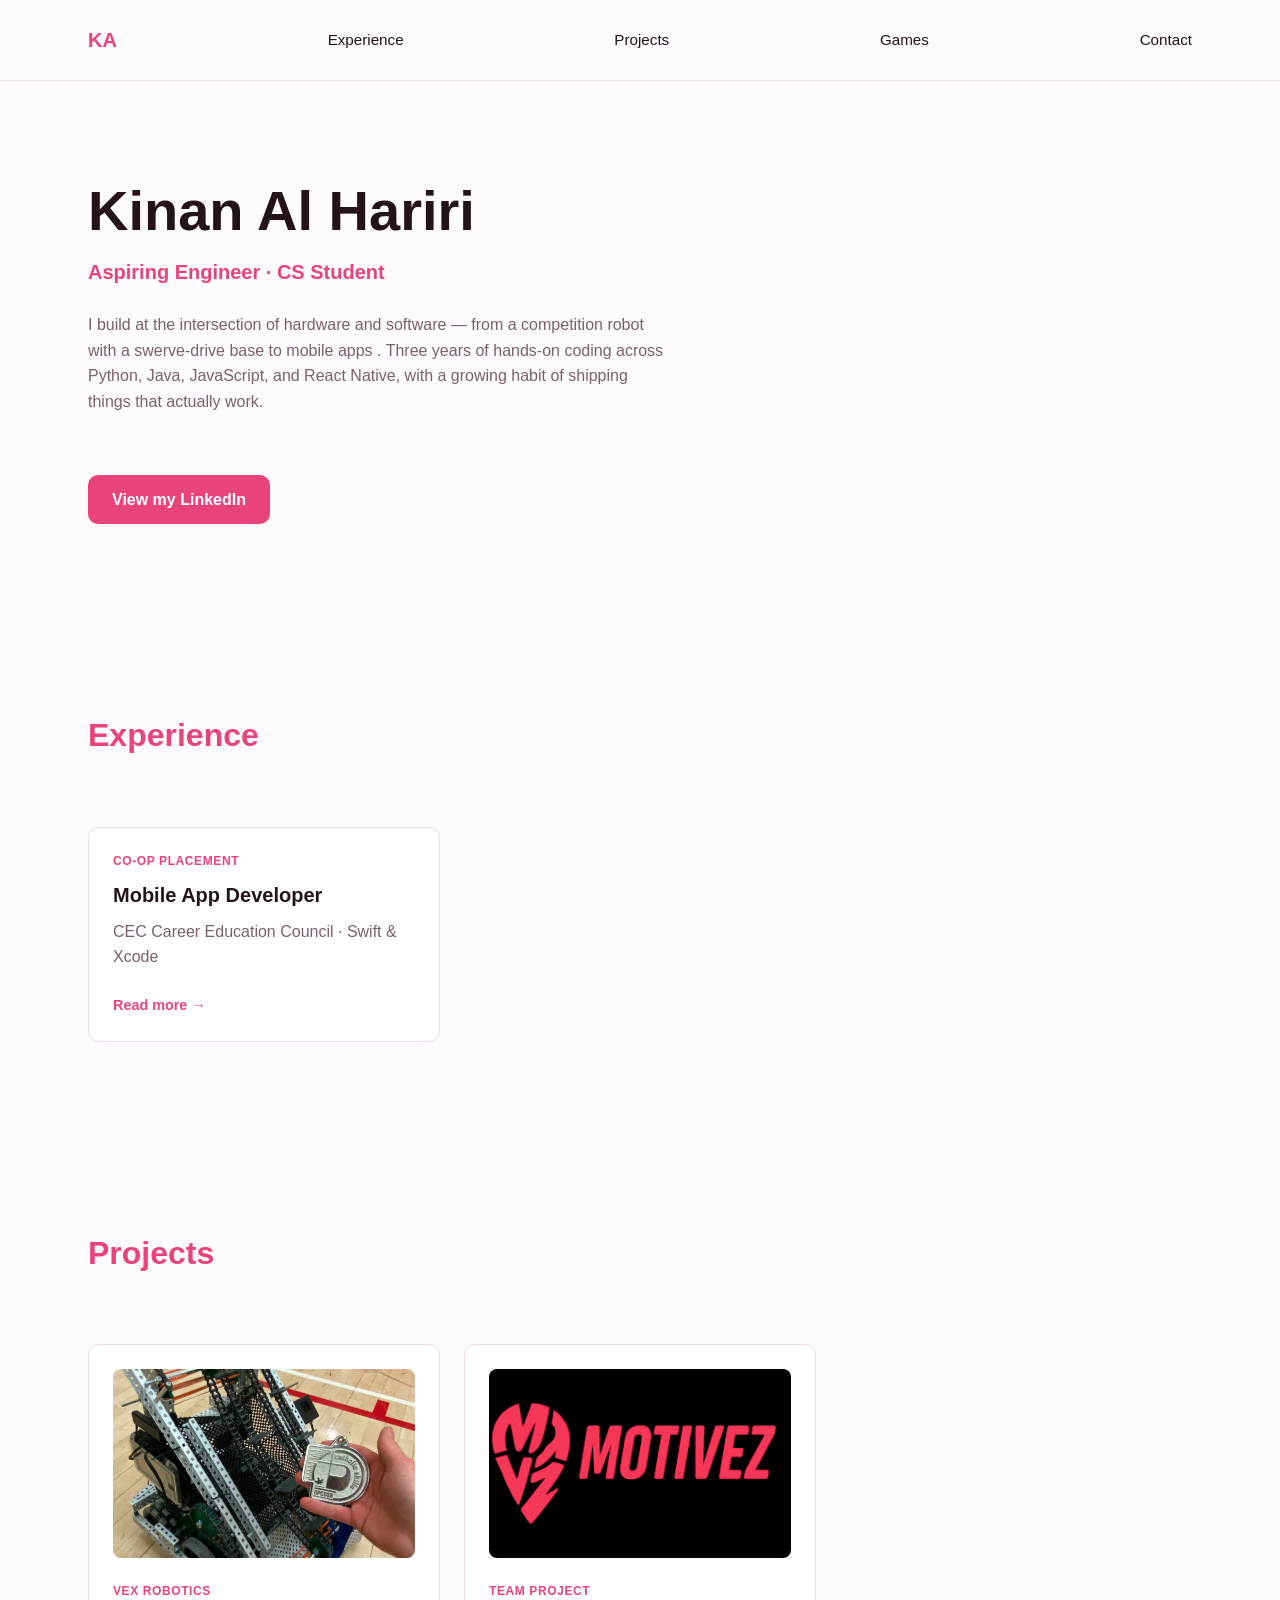
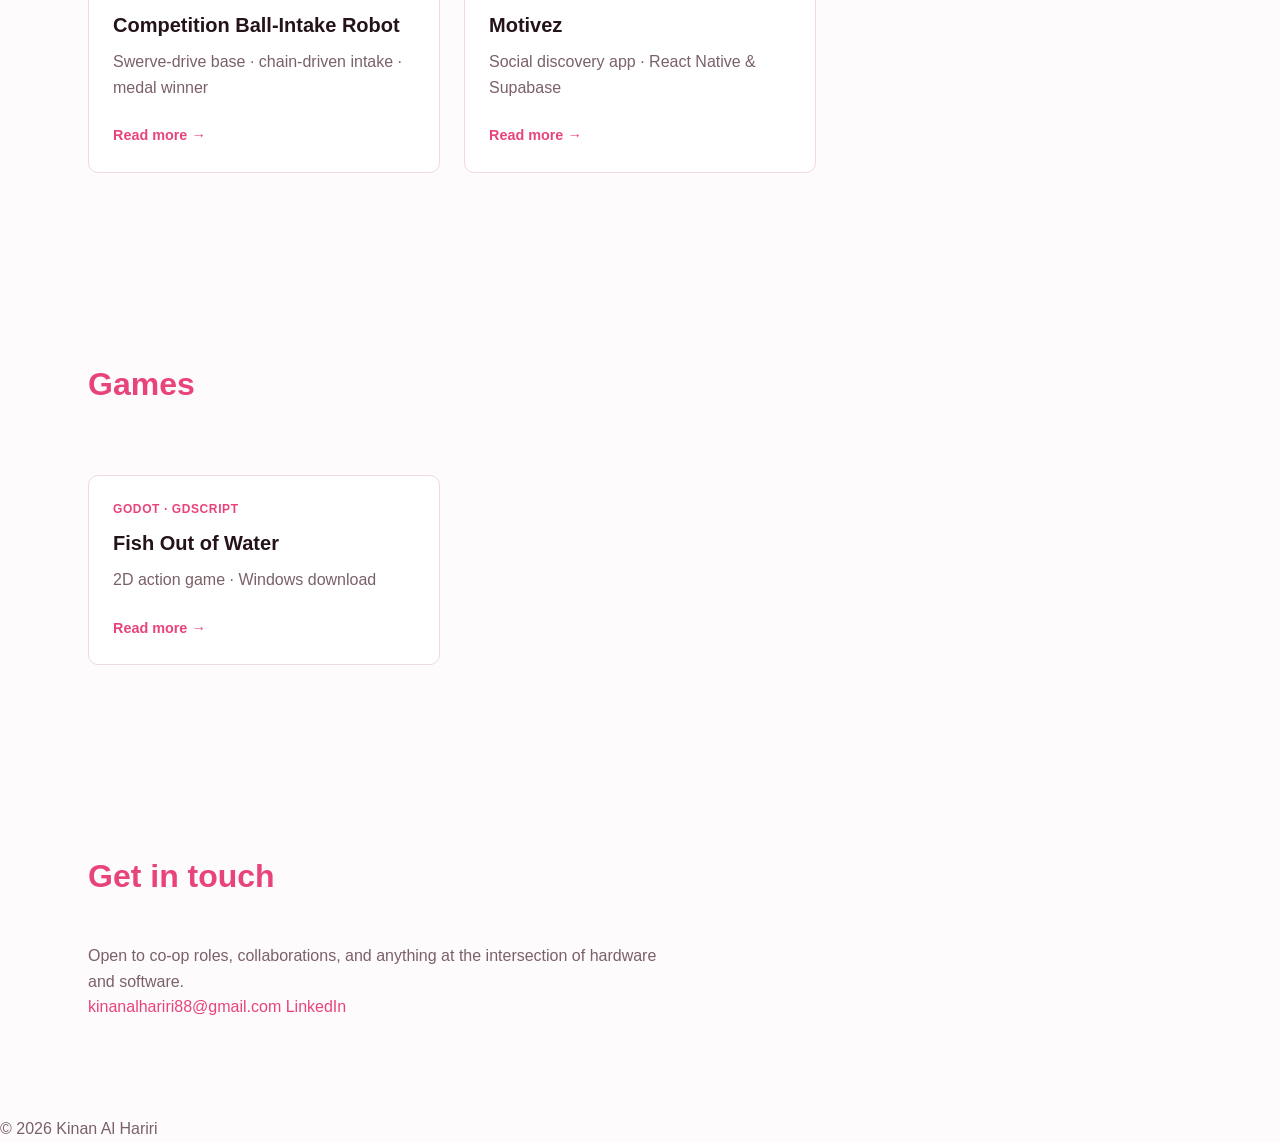
==== index.html @ f440bc97 "Clean up code comments" ====
<!DOCTYPE html>
<html lang="en">

<head>
  <meta charset="UTF-8">
  <meta name="viewport" content="width=device-width, initial-scale=1.0">
  <title>Kinan Al Hariri — Aspiring Engineer & CS Student </title>
  <meta name="description" content="Portfolio of Kinan Al Hariri — aspiring engineer and CS student. Robotics, app development, and game projects.">
  <link rel="stylesheet" href="style.css">
</head>

<body>

  <!-- Nav bar -->
  <header>
    <nav>
      <a href="#top">KA</a>
      <a href="#experience">Experience</a>
      <a href="#projects">Projects</a>
      <a href="#games">Games</a>
      <a href="#contact">Contact</a>
    </nav>
  </header>

  <main id="top">

    <!-- Hero -->
    <section id="hero">
      <h1>Kinan Al Hariri</h1>
      <p>Aspiring Engineer · CS Student</p>

      <p>
        I build at the intersection of hardware and software — from a
        competition robot with a swerve-drive base to mobile apps
        . Three years of hands-on coding across Python, Java,
        JavaScript, and React Native, with a growing habit of shipping
        things that actually work.
      </p>

      <a href="https://www.linkedin.com/in/kinan-alhariri-09b240375/"
         target="_blank"
         rel="noopener">
        View my LinkedIn
      </a>
    </section>

    <!-- Experience: teaser card, links to pages/experience.html -->
    <section id="experience">
      <h2>Experience</h2>

      <a href="pages/experience.html" class="card-link">
        <article>
          <p class="card-eyebrow">Co-op Placement</p>
          <h3>Mobile App Developer</h3>
          <p>CEC Career Education Council &middot; Swift &amp; Xcode</p>
          <span class="card-more">Read more &rarr;</span>
        </article>
      </a>
    </section>

    <!-- Projects: teaser cards, each links to its own detail page -->
    <section id="projects">
      <h2>Projects</h2>

      <a href="pages/robot.html" class="card-link">
        <article>
          <img src="images/robot.jpg" alt="VEX competition robot with a swerve-drive base and chain-driven ball intake, held next to a Catholic Skills medal">
          <p class="card-eyebrow">VEX Robotics</p>
          <h3>Competition Ball-Intake Robot</h3>
          <p>Swerve-drive base &middot; chain-driven intake &middot; medal winner</p>
          <span class="card-more">Read more &rarr;</span>
        </article>
      </a>

      <a href="pages/motivez.html" class="card-link">
        <article>
          <img src="images/motivez.png" alt="Motivez logo">
          <p class="card-eyebrow">Team Project</p>
          <h3>Motivez</h3>
          <p>Social discovery app &middot; React Native &amp; Supabase</p>
          <span class="card-more">Read more &rarr;</span>
        </article>
      </a>

      <!-- Copy an entire <a class="card-link">...</a> block to add another project. -->
    </section>

    <!-- Games -->
    <section id="games">
      <h2>Games</h2>

      <a href="pages/fish-out-of-water.html" class="card-link">
        <article>
          <p class="card-eyebrow">Godot &middot; GDScript</p>
          <h3>Fish Out of Water</h3>
          <p>2D action game &middot; Windows download</p>
          <span class="card-more">Read more &rarr;</span>
        </article>
      </a>
    </section>

    <!-- Contact -->
    <section id="contact">
      <h2>Get in touch</h2>
      <p>Open to co-op roles, collaborations, and anything at the intersection of hardware and software.</p>
      <a href="mailto:kinanalhariri88@gmail.com">kinanalhariri88@gmail.com</a>
      <a href="https://www.linkedin.com/in/kinan-alhariri-09b240375/" target="_blank" rel="noopener">LinkedIn</a>
    </section>

  </main>

  <footer>
    <p>&copy; 2026 Kinan Al Hariri</p>
  </footer>

  <script src="script.js"></script>
</body>

</html>
---- style.css ----
/* ============================================================
   VARIABLES — the site's palette and scale, defined once here.
   Change a value in this block and it updates everywhere it's
   used via var(--name).
   ============================================================ */
:root {
  --bg: #fefbfc;            /* page background */
  --bg-card: #ffffff;       /* card background */
  --border: #f0d9e0;        /* borders */
  --text: #24141a;          /* main text */
  --text-dim: #7a6167;      /* secondary text */
  --accent: #e8447a;        /* pink accent — links, buttons, headings */
  --accent-dim: #fdeaf1;    /* pale pink fill behind accent elements */
  --on-accent: #ffffff;     /* text color for anything sitting on an accent fill */
  --warn: #d97706;          /* amber, used for "pending" states */

  --space-sm: 0.75rem;
  --space-md: 1.5rem;
  --space-lg: 3rem;
  --space-xl: 6rem;

  --radius: 10px;
}

/* Reset browser default spacing, and make padding/border count
   toward an element's width instead of adding to it. */
* {
  margin: 0;
  padding: 0;
  box-sizing: border-box;
}

/* Base page styles */
body {
  background-color: var(--bg);
  color: var(--text);
  font-family: -apple-system, "Segoe UI", Roboto, sans-serif;
  line-height: 1.6;
}

h1, h2, h3 {
  font-weight: 700;
  line-height: 1.2;
  color: var(--text);
}

p {
  color: var(--text-dim);
  max-width: 65ch;   /* caps line length for readability */
}

a {
  color: var(--accent);
  text-decoration: none;
}

img {
  max-width: 100%;
  display: block;
}

/* ============================================================
   NAV BAR
   ============================================================ */
header {
  position: sticky;
  top: 0;
  z-index: 100;
  background-color: var(--bg);
  border-bottom: 1px solid var(--border);
}

nav {
  display: flex;
  align-items: center;
  justify-content: space-between;
  padding: var(--space-md) var(--space-lg);
  max-width: 1200px;
  margin: 0 auto;
}

nav a {
  color: var(--text);
  margin-left: var(--space-md);
  font-size: 0.95rem;
  font-weight: 500;
  transition: color 0.15s ease;
}

nav a:hover {
  color: var(--accent);
}

/* the logo/initials link — bigger, stays on the far left */
nav a:first-child {
  margin-left: 0;
  font-size: 1.25rem;
  font-weight: 700;
  color: var(--accent);
}

/* ============================================================
   SECTIONS
   ============================================================ */
section {
  max-width: 1200px;
  margin: 0 auto;
  padding: var(--space-xl) var(--space-lg);
  scroll-margin-top: 80px;   /* offsets the sticky nav when jumping via anchor link */
}

section h2 {
  font-size: 2rem;
  margin-bottom: var(--space-lg);
  color: var(--accent);
}

/* Hero */
#hero {
  padding-top: var(--space-xl);
  padding-bottom: var(--space-xl);
}

#hero h1 {
  font-size: 3.5rem;
  margin-bottom: var(--space-sm);
}

#hero > p:first-of-type {
  color: var(--accent);
  font-size: 1.25rem;
  font-weight: 600;
  margin-bottom: var(--space-md);
}

#hero > p:nth-of-type(2) {
  margin-bottom: var(--space-lg);
}

/* Button-style links (LinkedIn, project/game cards) */
#hero > a,
article > a {
  display: inline-block;
  background-color: var(--accent);
  color: var(--on-accent);
  font-weight: 600;
  padding: 0.75rem 1.5rem;
  border-radius: var(--radius);
  margin-top: var(--space-sm);
  transition: opacity 0.15s ease;
}

#hero > a:hover,
article > a:hover {
  opacity: 0.85;
}

/* ============================================================
   CARD GRID (Experience / Projects / Games)
   ============================================================ */
#experience,
#projects,
#games {
  display: grid;
  grid-template-columns: repeat(auto-fit, minmax(280px, 1fr));
  gap: var(--space-md);
}

#experience h2,
#projects h2,
#games h2 {
  grid-column: 1 / -1;   /* section heading spans the full grid width */
}

/* individual card */
article {
  background-color: var(--bg-card);
  border: 1px solid var(--border);
  border-radius: var(--radius);
  padding: var(--space-md);
  display: flex;
  flex-direction: column;
  transition: transform 0.15s ease, border-color 0.15s ease;
}

article img {
  border-radius: calc(var(--radius) - 2px);
  margin-bottom: var(--space-md);
  aspect-ratio: 16 / 10;   /* keeps card images a consistent size regardless of source dimensions */
  object-fit: cover;
}

article h3 {
  font-size: 1.25rem;
  margin-bottom: var(--space-sm);
}

article p {
  margin-bottom: var(--space-md);
  flex-grow: 1;   /* pushes the button/link to the bottom of the card */
}

/* ============================================================
   RESPONSIVE — phone-sized screens
   ============================================================ */
@media (max-width: 640px) {
  #hero h1 {
    font-size: 2.25rem;
  }

  section {
    padding: var(--space-lg) var(--space-md);
  }

  nav {
    padding: var(--space-sm) var(--space-md);
    flex-wrap: wrap;
    row-gap: var(--space-sm);
  }

  nav a {
    margin-left: var(--space-sm);
    font-size: 0.85rem;
  }
}

html {
  scroll-behavior: smooth;   /* animates jumps to anchor links instead of an instant cut */
}

/* ============================================================
   CLICKABLE CARDS & DETAIL PAGES
   ============================================================ */

/* the whole card is wrapped in <a class="card-link"> */
.card-link {
  display: block;
  color: inherit;
}

.card-link:hover article {
  transform: translateY(-4px);
  border-color: var(--accent);
}

/* small label above a card's title, e.g. "VEX Robotics" */
.card-eyebrow {
  color: var(--accent);
  font-size: 0.75rem;
  font-weight: 700;
  letter-spacing: 0.05em;
  text-transform: uppercase;
  margin-bottom: var(--space-sm);
}

.card-more {
  color: var(--accent);
  font-weight: 600;
  font-size: 0.9rem;
  margin-top: auto;   /* pins this to the bottom of the card */
}

/* layout shared by experience.html, robot.html, motivez.html, fish-out-of-water.html */
.detail-page {
  max-width: 760px;
  margin: 0 auto;
  padding: var(--space-xl) var(--space-lg);
}

.back-link {
  display: inline-block;
  color: var(--text-dim);
  font-size: 0.9rem;
  margin-bottom: var(--space-lg);
}

.back-link:hover {
  color: var(--accent);
}

.eyebrow {
  color: var(--accent);
  font-size: 0.85rem;
  font-weight: 700;
  letter-spacing: 0.05em;
  text-transform: uppercase;
  margin-bottom: var(--space-sm);
}

.detail-page h1 {
  font-size: 2.5rem;
  margin-bottom: var(--space-sm);
}

.detail-subtitle {
  font-size: 1.1rem;
  margin-bottom: var(--space-md);
}

/* row of small pill-shaped tags, e.g. "Swift", "Xcode" */
.detail-tags {
  display: flex;
  flex-wrap: wrap;
  gap: var(--space-sm);
  margin-bottom: var(--space-lg);
}

.tag {
  background-color: var(--accent-dim);
  color: var(--accent);
  font-size: 0.8rem;
  font-weight: 600;
  padding: 0.35rem 0.85rem;
  border-radius: 999px;
}

.detail-gallery {
  margin-bottom: var(--space-lg);
}

.detail-gallery img {
  border-radius: var(--radius);
  border: 1px solid var(--border);
}

.detail-block {
  margin-bottom: var(--space-lg);
  padding: 0;
}

.detail-block h2 {
  font-size: 1.4rem;
  margin-bottom: var(--space-sm);
  color: var(--text);
}

.detail-list {
  list-style: none;   /* replaced with a custom pink dot below */
}

.detail-list li {
  position: relative;
  padding-left: var(--space-md);
  margin-bottom: var(--space-sm);
  color: var(--text-dim);
}

.detail-list li::before {
  content: "";
  position: absolute;
  left: 0;
  top: 0.6em;
  width: 6px;
  height: 6px;
  border-radius: 50%;
  background-color: var(--accent);
}

.detail-cta {
  display: inline-block;
  background-color: var(--accent);
  color: var(--on-accent);
  font-weight: 600;
  padding: 0.85rem 1.75rem;
  border-radius: var(--radius);
  transition: opacity 0.15s ease;
}

.detail-cta:hover {
  opacity: 0.85;
}
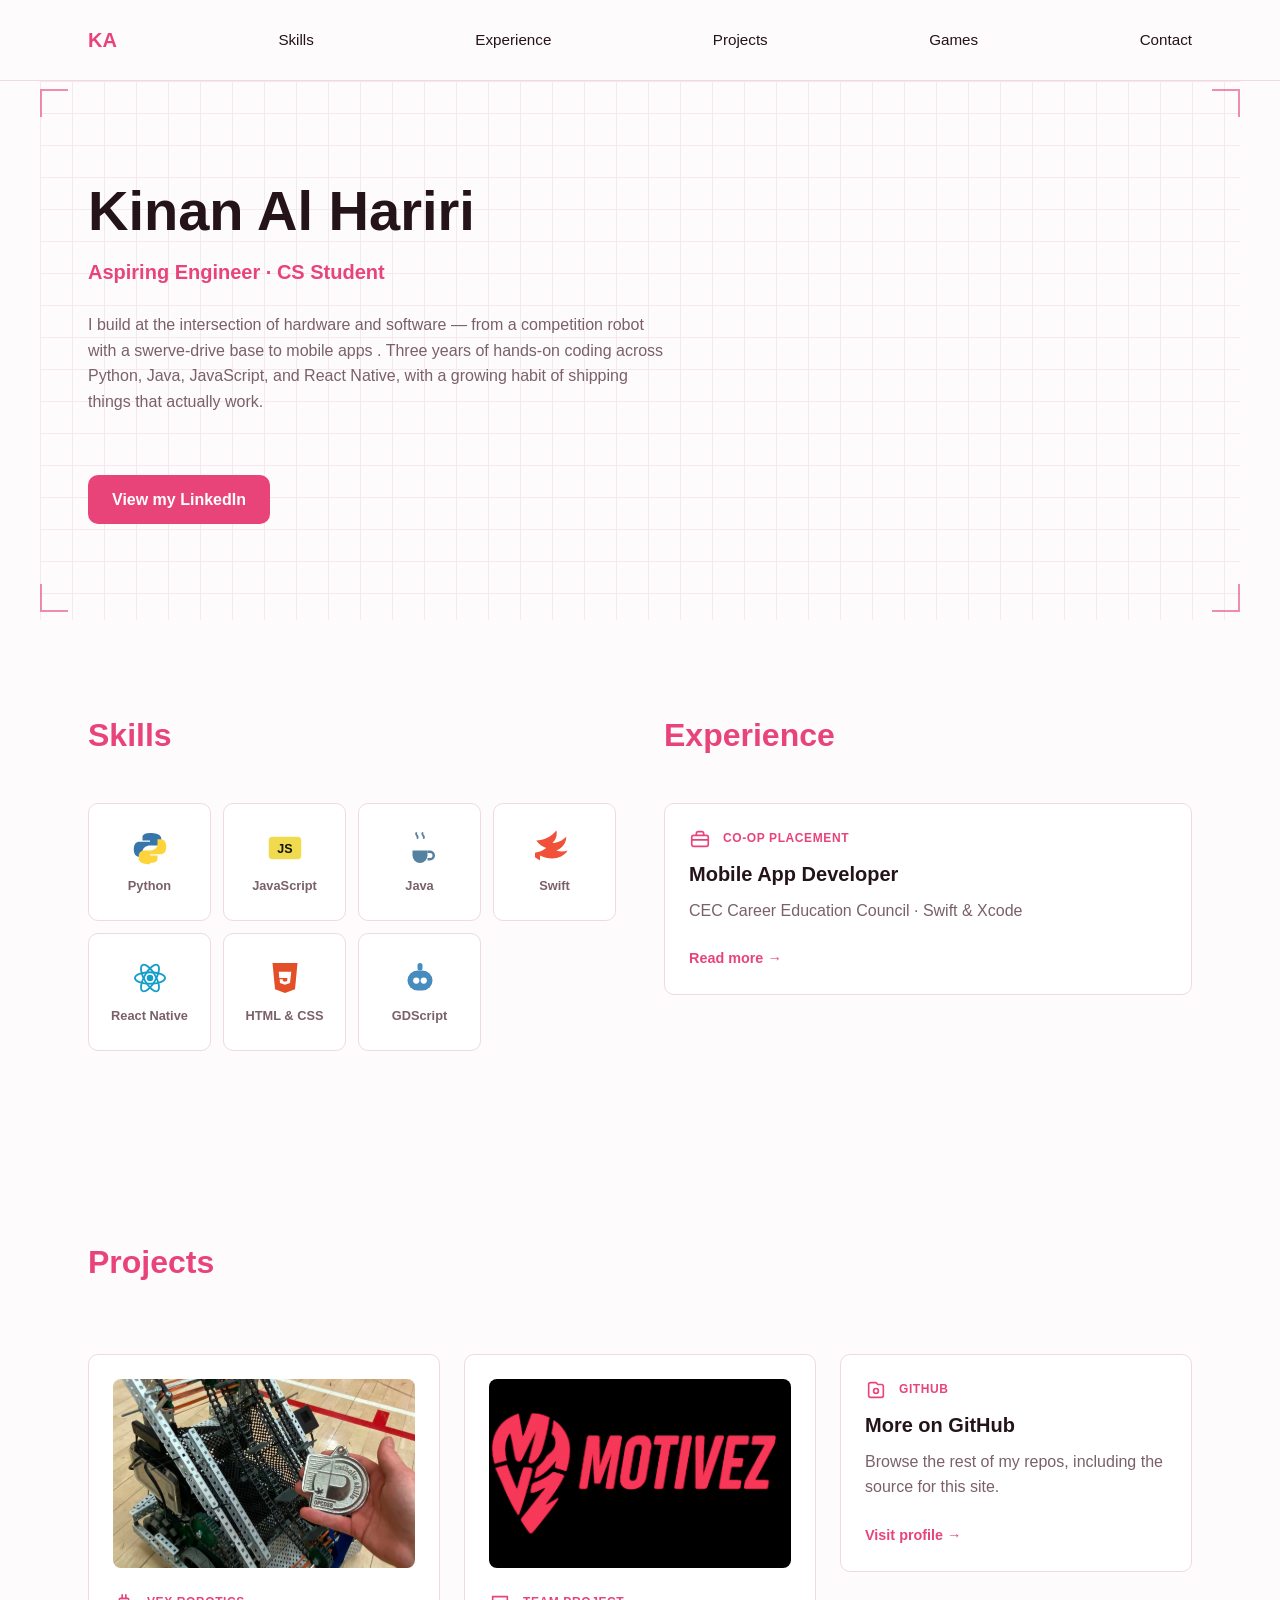
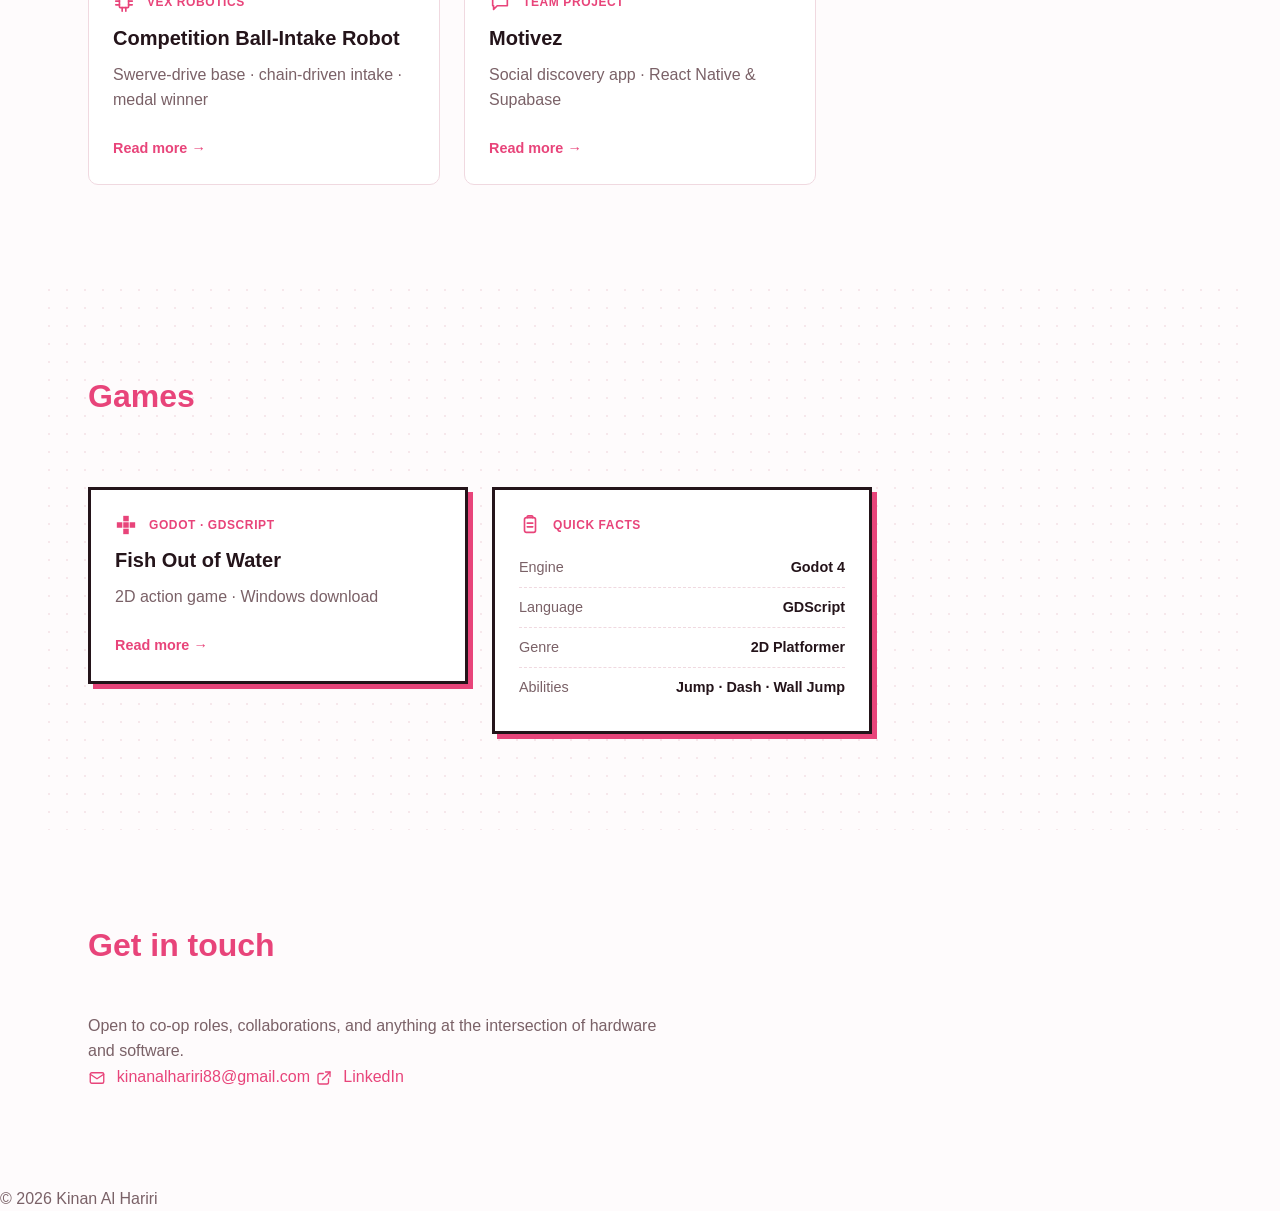
==== commit 41f38209: "Add skills section, GitHub card, and games quick facts panel" ====
--- a/index.html
+++ b/index.html
@@ -15,6 +15,7 @@
   <header>
     <nav>
       <a href="#top">KA</a>
+      <a href="#skills">Skills</a>
       <a href="#experience">Experience</a>
       <a href="#projects">Projects</a>
       <a href="#games">Games</a>
@@ -24,8 +25,13 @@
 
   <main id="top">
 
-    <!-- Hero -->
+    <!-- Hero: blueprint-style corner brackets + grid are pure decoration (aria-hidden) -->
     <section id="hero">
+      <span class="blueprint-corner corner-tl" aria-hidden="true"></span>
+      <span class="blueprint-corner corner-tr" aria-hidden="true"></span>
+      <span class="blueprint-corner corner-bl" aria-hidden="true"></span>
+      <span class="blueprint-corner corner-br" aria-hidden="true"></span>
+
       <h1>Kinan Al Hariri</h1>
       <p>Aspiring Engineer · CS Student</p>
 
@@ -44,28 +50,132 @@
       </a>
     </section>
 
-    <!-- Experience: teaser card, links to pages/experience.html -->
-    <section id="experience">
-      <h2>Experience</h2>
-
-      <a href="pages/experience.html" class="card-link">
-        <article>
-          <p class="card-eyebrow">Co-op Placement</p>
-          <h3>Mobile App Developer</h3>
-          <p>CEC Career Education Council &middot; Swift &amp; Xcode</p>
-          <span class="card-more">Read more &rarr;</span>
-        </article>
-      </a>
+    <!-- Skills + Experience share one row so neither leaves empty
+         space beside a single card. -->
+    <section class="split-row reveal">
+
+      <div id="skills" class="split-col">
+        <h2>Skills</h2>
+        <div class="skills-grid">
+          <div class="skill-tile" style="--tile-color:#3776AB">
+            <span class="skill-mark" aria-hidden="true">
+              <svg viewBox="0 0 32 32">
+                <path d="M16 4c-6 0-6 3-6 3v3h6v1H7s-4 0-4 6 4 6 4 6h3v-4c0-3 3-5 6-5h5c2 0 4-2 4-4V8s0-4-9-4z" fill="#3776AB"/>
+                <path d="M16 28c6 0 6-3 6-3v-3h-6v-1h9s4 0 4-6-4-6-4-6h-3v4c0 3-3 5-6 5h-5c-2 0-4 2-4 4v3s0 4 9 4z" fill="#FFD43B"/>
+              </svg>
+            </span>
+            <span class="skill-name">Python</span>
+          </div>
+          <div class="skill-tile" style="--tile-color:#F0B90B">
+            <span class="skill-mark" aria-hidden="true">
+              <svg viewBox="0 0 32 32">
+                <rect x="3" y="7" width="26" height="18" rx="3" fill="#F0DB4F"/>
+                <text x="16" y="20" font-size="10" font-weight="700" text-anchor="middle" fill="#111">JS</text>
+              </svg>
+            </span>
+            <span class="skill-name">JavaScript</span>
+          </div>
+          <div class="skill-tile" style="--tile-color:#5382A1">
+            <span class="skill-mark" aria-hidden="true">
+              <svg viewBox="0 0 32 32">
+                <path d="M10 18h12v4a6 6 0 0 1-6 6 6 6 0 0 1-6-6v-4z" fill="#5382A1"/>
+                <path d="M22 19h2a3 3 0 0 1 0 6h-2" fill="none" stroke="#5382A1" stroke-width="2"/>
+                <path d="M13 4c-1 2 2 2 1 4M18 4c-1 2 2 2 1 4" stroke="#5382A1" stroke-width="1.5" fill="none" stroke-linecap="round"/>
+              </svg>
+            </span>
+            <span class="skill-name">Java</span>
+          </div>
+          <div class="skill-tile" style="--tile-color:#F05138">
+            <span class="skill-mark" aria-hidden="true">
+              <svg viewBox="0 0 32 32">
+                <path d="M4 22c8 4 18 3 22-4-3 1-6 1-9 0 5-2 8-6 8-11-3 3-7 5-11 5 3-3 4-7 3-10-4 5-10 8-16 8 2 3 5 5 8 6-4 3-8 4-13 4 3 3 6 5 8 6z" fill="#F05138"/>
+              </svg>
+            </span>
+            <span class="skill-name">Swift</span>
+          </div>
+          <div class="skill-tile" style="--tile-color:#149ECA">
+            <span class="skill-mark" aria-hidden="true">
+              <svg viewBox="0 0 32 32">
+                <circle cx="16" cy="16" r="2.6" fill="#149ECA"/>
+                <g fill="none" stroke="#149ECA" stroke-width="1.5">
+                  <ellipse cx="16" cy="16" rx="12" ry="4.6"/>
+                  <ellipse cx="16" cy="16" rx="12" ry="4.6" transform="rotate(60 16 16)"/>
+                  <ellipse cx="16" cy="16" rx="12" ry="4.6" transform="rotate(120 16 16)"/>
+                </g>
+              </svg>
+            </span>
+            <span class="skill-name">React Native</span>
+          </div>
+          <div class="skill-tile" style="--tile-color:#E34F26">
+            <span class="skill-mark" aria-hidden="true">
+              <svg viewBox="0 0 32 32">
+                <path d="M6 4h20l-2 21-8 3-8-3z" fill="#E34F26"/>
+                <path d="M11 11h10l-1 9-4 1.3-4-1.3-.3-3h2.5l.1 1.3L16 19l1.7-.6.2-2.4H11.4l-.4-5z" fill="#fff"/>
+              </svg>
+            </span>
+            <span class="skill-name">HTML &amp; CSS</span>
+          </div>
+          <div class="skill-tile" style="--tile-color:#478CBF">
+            <span class="skill-mark" aria-hidden="true">
+              <svg viewBox="0 0 32 32">
+                <rect x="14" y="4" width="4" height="6" rx="2" fill="#478CBF"/>
+                <rect x="6" y="10" width="20" height="16" rx="8" fill="#478CBF"/>
+                <circle cx="13" cy="18" r="2.5" fill="#fff"/>
+                <circle cx="19" cy="18" r="2.5" fill="#fff"/>
+              </svg>
+            </span>
+            <span class="skill-name">GDScript</span>
+          </div>
+        </div>
+      </div>
+
+      <div id="experience" class="split-col">
+        <h2>Experience</h2>
+
+        <a href="pages/experience.html" class="card-link">
+          <article>
+            <p class="card-eyebrow">
+              <span class="icon-badge" aria-hidden="true">
+                <svg viewBox="0 0 24 24" fill="none" stroke="currentColor" stroke-width="1.8" stroke-linecap="round" stroke-linejoin="round">
+                  <rect x="3" y="8" width="18" height="12" rx="2"/>
+                  <path d="M8 8V6a2 2 0 0 1 2-2h4a2 2 0 0 1 2 2v2"/>
+                  <line x1="3" y1="13" x2="21" y2="13"/>
+                </svg>
+              </span>
+              Co-op Placement
+            </p>
+            <h3>Mobile App Developer</h3>
+            <p>CEC Career Education Council &middot; Swift &amp; Xcode</p>
+            <span class="card-more">Read more &rarr;</span>
+          </article>
+        </a>
+      </div>
+
     </section>
 
     <!-- Projects: teaser cards, each links to its own detail page -->
-    <section id="projects">
+    <section id="projects" class="reveal">
       <h2>Projects</h2>
 
       <a href="pages/robot.html" class="card-link">
         <article>
           <img src="images/robot.jpg" alt="VEX competition robot with a swerve-drive base and chain-driven ball intake, held next to a Catholic Skills medal">
-          <p class="card-eyebrow">VEX Robotics</p>
+          <p class="card-eyebrow">
+            <span class="icon-badge" aria-hidden="true">
+              <svg viewBox="0 0 24 24" fill="none" stroke="currentColor" stroke-width="1.8" stroke-linecap="round" stroke-linejoin="round">
+                <rect x="7" y="7" width="10" height="10" rx="1"/>
+                <line x1="7" y1="10" x2="3" y2="10"/>
+                <line x1="7" y1="14" x2="3" y2="14"/>
+                <line x1="17" y1="10" x2="21" y2="10"/>
+                <line x1="17" y1="14" x2="21" y2="14"/>
+                <line x1="10" y1="7" x2="10" y2="3"/>
+                <line x1="14" y1="7" x2="14" y2="3"/>
+                <line x1="10" y1="17" x2="10" y2="21"/>
+                <line x1="14" y1="17" x2="14" y2="21"/>
+              </svg>
+            </span>
+            VEX Robotics
+          </p>
           <h3>Competition Ball-Intake Robot</h3>
           <p>Swerve-drive base &middot; chain-driven intake &middot; medal winner</p>
           <span class="card-more">Read more &rarr;</span>
@@ -75,36 +185,109 @@
       <a href="pages/motivez.html" class="card-link">
         <article>
           <img src="images/motivez.png" alt="Motivez logo">
-          <p class="card-eyebrow">Team Project</p>
+          <p class="card-eyebrow">
+            <span class="icon-badge" aria-hidden="true">
+              <svg viewBox="0 0 24 24" fill="none" stroke="currentColor" stroke-width="1.8" stroke-linecap="round" stroke-linejoin="round">
+                <path d="M4 5h16v10H9l-4 4v-4H4z"/>
+              </svg>
+            </span>
+            Team Project
+          </p>
           <h3>Motivez</h3>
           <p>Social discovery app &middot; React Native &amp; Supabase</p>
           <span class="card-more">Read more &rarr;</span>
         </article>
       </a>
 
+      <a href="https://github.com/kinan897" target="_blank" rel="noopener" class="card-link">
+        <article>
+          <p class="card-eyebrow">
+            <span class="icon-badge" aria-hidden="true">
+              <svg viewBox="0 0 24 24" fill="none" stroke="currentColor" stroke-width="1.8" stroke-linecap="round" stroke-linejoin="round">
+                <path d="M4 6a2 2 0 0 1 2-2h6l2 2h4a2 2 0 0 1 2 2v10a2 2 0 0 1-2 2H6a2 2 0 0 1-2-2z"/>
+                <circle cx="12" cy="13" r="2.6"/>
+              </svg>
+            </span>
+            GitHub
+          </p>
+          <h3>More on GitHub</h3>
+          <p>Browse the rest of my repos, including the source for this site.</p>
+          <span class="card-more">Visit profile &rarr;</span>
+        </article>
+      </a>
+
       <!-- Copy an entire <a class="card-link">...</a> block to add another project. -->
     </section>
 
-    <!-- Games -->
-    <section id="games">
+    <!-- Games: retro/pixel accents (.pixel-frame on the card, dot-grid behind the section) -->
+    <section id="games" class="reveal">
       <h2>Games</h2>
 
       <a href="pages/fish-out-of-water.html" class="card-link">
-        <article>
-          <p class="card-eyebrow">Godot &middot; GDScript</p>
+        <article class="pixel-frame">
+          <p class="card-eyebrow">
+            <span class="icon-badge" aria-hidden="true">
+              <svg viewBox="0 0 24 24" fill="currentColor">
+                <rect x="9" y="2" width="6" height="6"/>
+                <rect x="9" y="16" width="6" height="6"/>
+                <rect x="2" y="9" width="6" height="6"/>
+                <rect x="16" y="9" width="6" height="6"/>
+                <rect x="9" y="9" width="6" height="6"/>
+              </svg>
+            </span>
+            Godot &middot; GDScript
+          </p>
           <h3>Fish Out of Water</h3>
           <p>2D action game &middot; Windows download</p>
           <span class="card-more">Read more &rarr;</span>
         </article>
       </a>
+
+      <!-- Static info panel, not a link — reuses the same pixel-frame look as the game card -->
+      <div class="game-facts pixel-frame">
+        <p class="card-eyebrow">
+          <span class="icon-badge" aria-hidden="true">
+            <svg viewBox="0 0 24 24" fill="none" stroke="currentColor" stroke-width="1.8" stroke-linecap="round" stroke-linejoin="round">
+              <rect x="6" y="4" width="12" height="16" rx="2"/>
+              <path d="M9 4V3a1 1 0 0 1 1-1h4a1 1 0 0 1 1 1v1"/>
+              <line x1="9" y1="10" x2="15" y2="10"/>
+              <line x1="9" y1="14" x2="15" y2="14"/>
+            </svg>
+          </span>
+          Quick Facts
+        </p>
+        <ul class="fact-list">
+          <li><span>Engine</span><strong>Godot 4</strong></li>
+          <li><span>Language</span><strong>GDScript</strong></li>
+          <li><span>Genre</span><strong>2D Platformer</strong></li>
+          <li><span>Abilities</span><strong>Jump &middot; Dash &middot; Wall Jump</strong></li>
+        </ul>
+      </div>
     </section>
 
     <!-- Contact -->
-    <section id="contact">
+    <section id="contact" class="reveal">
       <h2>Get in touch</h2>
       <p>Open to co-op roles, collaborations, and anything at the intersection of hardware and software.</p>
-      <a href="mailto:kinanalhariri88@gmail.com">kinanalhariri88@gmail.com</a>
-      <a href="https://www.linkedin.com/in/kinan-alhariri-09b240375/" target="_blank" rel="noopener">LinkedIn</a>
+      <a href="mailto:kinanalhariri88@gmail.com">
+        <span class="contact-icon" aria-hidden="true">
+          <svg viewBox="0 0 24 24" fill="none" stroke="currentColor" stroke-width="1.8" stroke-linecap="round" stroke-linejoin="round">
+            <rect x="3" y="5" width="18" height="14" rx="2"/>
+            <path d="M3 7l9 6 9-6"/>
+          </svg>
+        </span>
+        kinanalhariri88@gmail.com
+      </a>
+      <a href="https://www.linkedin.com/in/kinan-alhariri-09b240375/" target="_blank" rel="noopener">
+        <span class="contact-icon" aria-hidden="true">
+          <svg viewBox="0 0 24 24" fill="none" stroke="currentColor" stroke-width="1.8" stroke-linecap="round" stroke-linejoin="round">
+            <path d="M14 4h6v6"/>
+            <path d="M20 4L10 14"/>
+            <path d="M18 13v5a2 2 0 0 1-2 2H6a2 2 0 0 1-2-2V8a2 2 0 0 1 2-2h5"/>
+          </svg>
+        </span>
+        LinkedIn
+      </a>
     </section>
 
   </main>
--- a/style.css
+++ b/style.css
@@ -158,18 +158,81 @@
 /* ============================================================
    CARD GRID (Experience / Projects / Games)
    ============================================================ */
-#experience,
-#projects,
-#games {
+#projects {
   display: grid;
   grid-template-columns: repeat(auto-fit, minmax(280px, 1fr));
   gap: var(--space-md);
 }
 
-#experience h2,
-#projects h2,
+#projects h2 {
+  grid-column: 1 / -1;   /* section heading spans the full grid width */
+}
+
+/* Skills and Experience share a row instead of each being a full-width
+   section — keeps a single Experience card from leaving a big empty
+   gap beside it, the same problem Games had with only one card. */
+.split-row {
+  display: flex;
+  flex-wrap: wrap;
+  gap: var(--space-lg);
+  align-items: flex-start;
+}
+
+.split-col {
+  flex: 1 1 320px;
+  scroll-margin-top: 80px;   /* these are <div>s now, not <section>s, so they need their own nav-offset rule */
+}
+
+/* Games uses flex instead of the shared grid above — with only one
+   card right now, a grid track would leave an odd empty gap beside
+   it. flex-wrap lets it size to its own content and still wrap
+   cleanly whenever a second game is added later. */
+#games {
+  display: flex;
+  flex-wrap: wrap;
+  gap: var(--space-md);
+}
+
 #games h2 {
-  grid-column: 1 / -1;   /* section heading spans the full grid width */
+  flex-basis: 100%;
+}
+
+#games .card-link,
+.game-facts {
+  flex: 0 1 380px;
+}
+
+/* the static "Quick Facts" panel beside the game card */
+.game-facts {
+  background-color: var(--bg-card);
+  padding: var(--space-md);
+}
+
+.fact-list {
+  list-style: none;
+}
+
+.fact-list li {
+  display: flex;
+  justify-content: space-between;
+  align-items: baseline;
+  gap: var(--space-sm);
+  padding: 0.5rem 0;
+  border-bottom: 1px dashed var(--border);
+  font-size: 0.9rem;
+}
+
+.fact-list li:last-child {
+  border-bottom: none;
+}
+
+.fact-list li span {
+  color: var(--text-dim);
+}
+
+.fact-list li strong {
+  color: var(--text);
+  text-align: right;
 }
 
 /* individual card */
@@ -369,3 +432,230 @@
 .detail-cta:hover {
   opacity: 0.85;
 }
+
+/* ============================================================
+   SKILLS — small monogram tiles, colored by each language's usual
+   brand color (a stand-in for logos, rather than reproducing them)
+   ============================================================ */
+.skills-grid {
+  display: grid;
+  grid-template-columns: repeat(auto-fill, minmax(110px, 1fr));
+  gap: var(--space-sm);
+}
+
+.skill-tile {
+  --tile-color: var(--accent);
+  display: flex;
+  flex-direction: column;
+  align-items: center;
+  gap: 0.5rem;
+  background-color: var(--bg-card);
+  border: 1px solid var(--border);
+  border-radius: var(--radius);
+  padding: var(--space-md) var(--space-sm);
+  text-align: center;
+  transition: transform 0.15s ease, border-color 0.15s ease;
+}
+
+.skill-tile:hover {
+  transform: translateY(-4px);
+  border-color: var(--tile-color);
+}
+
+.skill-mark {
+  display: flex;
+  align-items: center;
+  justify-content: center;
+  width: 40px;
+  height: 40px;
+}
+
+.skill-mark svg {
+  width: 100%;
+  height: 100%;
+}
+
+.skill-name {
+  font-size: 0.8rem;
+  font-weight: 600;
+  color: var(--text-dim);
+}
+
+/* ============================================================
+   ICONS — small SVG badges next to card eyebrows and contact links
+   ============================================================ */
+.card-eyebrow {
+  display: flex;
+  align-items: center;
+}
+
+.icon-badge {
+  display: inline-flex;
+  align-items: center;
+  justify-content: center;
+  width: 22px;
+  height: 22px;
+  margin-right: var(--space-sm);
+  color: var(--accent);
+  flex-shrink: 0;
+}
+
+.icon-badge svg {
+  width: 100%;
+  height: 100%;
+  transition: transform 0.2s ease;
+}
+
+/* a small hover reaction on the icon, matching the card lift */
+.card-link:hover .icon-badge svg {
+  transform: scale(1.15) rotate(-6deg);
+}
+
+.contact-icon {
+  display: inline-flex;
+  width: 18px;
+  height: 18px;
+  margin-right: 0.4rem;
+  vertical-align: middle;
+  color: var(--accent);
+}
+
+/* eyebrow icons on detail pages (experience.html, robot.html, etc.) */
+.eyebrow {
+  display: flex;
+  align-items: center;
+}
+
+.eyebrow .icon-badge {
+  width: 20px;
+  height: 20px;
+}
+
+/* ============================================================
+   BLUEPRINT DECORATION — hero section
+   ============================================================ */
+#hero {
+  position: relative;
+  overflow: hidden;
+}
+
+#hero::before {
+  content: "";
+  position: absolute;
+  inset: 0;
+  background-image:
+    linear-gradient(var(--border) 1px, transparent 1px),
+    linear-gradient(90deg, var(--border) 1px, transparent 1px);
+  background-size: 32px 32px;
+  opacity: 0.5;
+  pointer-events: none;
+  z-index: 0;
+}
+
+/* keeps the real hero content above the decorative grid */
+#hero > *:not(.blueprint-corner) {
+  position: relative;
+  z-index: 1;
+}
+
+.blueprint-corner {
+  position: absolute;
+  width: 28px;
+  height: 28px;
+  opacity: 0.6;
+  pointer-events: none;
+  z-index: 1;
+}
+
+.corner-tl { top: 8px; left: 0; border-top: 2px solid var(--accent); border-left: 2px solid var(--accent); }
+.corner-tr { top: 8px; right: 0; border-top: 2px solid var(--accent); border-right: 2px solid var(--accent); }
+.corner-bl { bottom: 8px; left: 0; border-bottom: 2px solid var(--accent); border-left: 2px solid var(--accent); }
+.corner-br { bottom: 8px; right: 0; border-bottom: 2px solid var(--accent); border-right: 2px solid var(--accent); }
+
+/* ============================================================
+   RETRO / PIXEL FRAME — Games section
+   ============================================================ */
+#games {
+  position: relative;
+}
+
+/* a faint dot grid behind the games card, like graph/pixel paper */
+#games::before {
+  content: "";
+  position: absolute;
+  inset: 0;
+  background-image: radial-gradient(var(--border) 1.5px, transparent 1.5px);
+  background-size: 18px 18px;
+  opacity: 0.6;
+  pointer-events: none;
+  z-index: 0;
+}
+
+#games > * {
+  position: relative;
+  z-index: 1;
+}
+
+/* sharp corners + a solid offset shadow instead of a blurred one —
+   the classic flat "pixel button" look, no rounded corners. */
+.pixel-frame {
+  border: 3px solid var(--text) !important;
+  border-radius: 0 !important;
+  box-shadow: 5px 5px 0 0 var(--accent);
+  transition: transform 0.15s ease, box-shadow 0.15s ease !important;
+}
+
+/* overrides the generic .card-link:hover article lift — this one
+   nudges diagonally instead of floating straight up, and pushes the
+   offset shadow out further instead of changing border color. */
+.card-link:hover .pixel-frame {
+  transform: translate(-3px, -3px);
+  border-color: var(--text);
+  box-shadow: 8px 8px 0 0 var(--accent);
+}
+
+/* same dot-grid treatment, reused on the Fish Out of Water detail page */
+.pixel-page {
+  position: relative;
+}
+
+.pixel-page::before {
+  content: "";
+  position: absolute;
+  inset: 0;
+  background-image: radial-gradient(var(--border) 1.5px, transparent 1.5px);
+  background-size: 18px 18px;
+  opacity: 0.5;
+  pointer-events: none;
+  z-index: 0;
+}
+
+.pixel-page > * {
+  position: relative;
+  z-index: 1;
+}
+
+/* ============================================================
+   SCROLL-REVEAL MOTION
+   ============================================================
+   Paired with script.js: .reveal starts hidden/offset, and JS adds
+   .in-view the first time an element scrolls into the viewport.
+*/
+.reveal {
+  opacity: 0;
+  transform: translateY(20px);
+  transition: opacity 0.6s ease, transform 0.6s ease;
+}
+
+.reveal.in-view {
+  opacity: 1;
+  transform: none;
+}
+
+@media (prefers-reduced-motion: reduce) {
+  .reveal {
+    opacity: 1;
+    transform: none;
+    transition: none;
+  }
+}
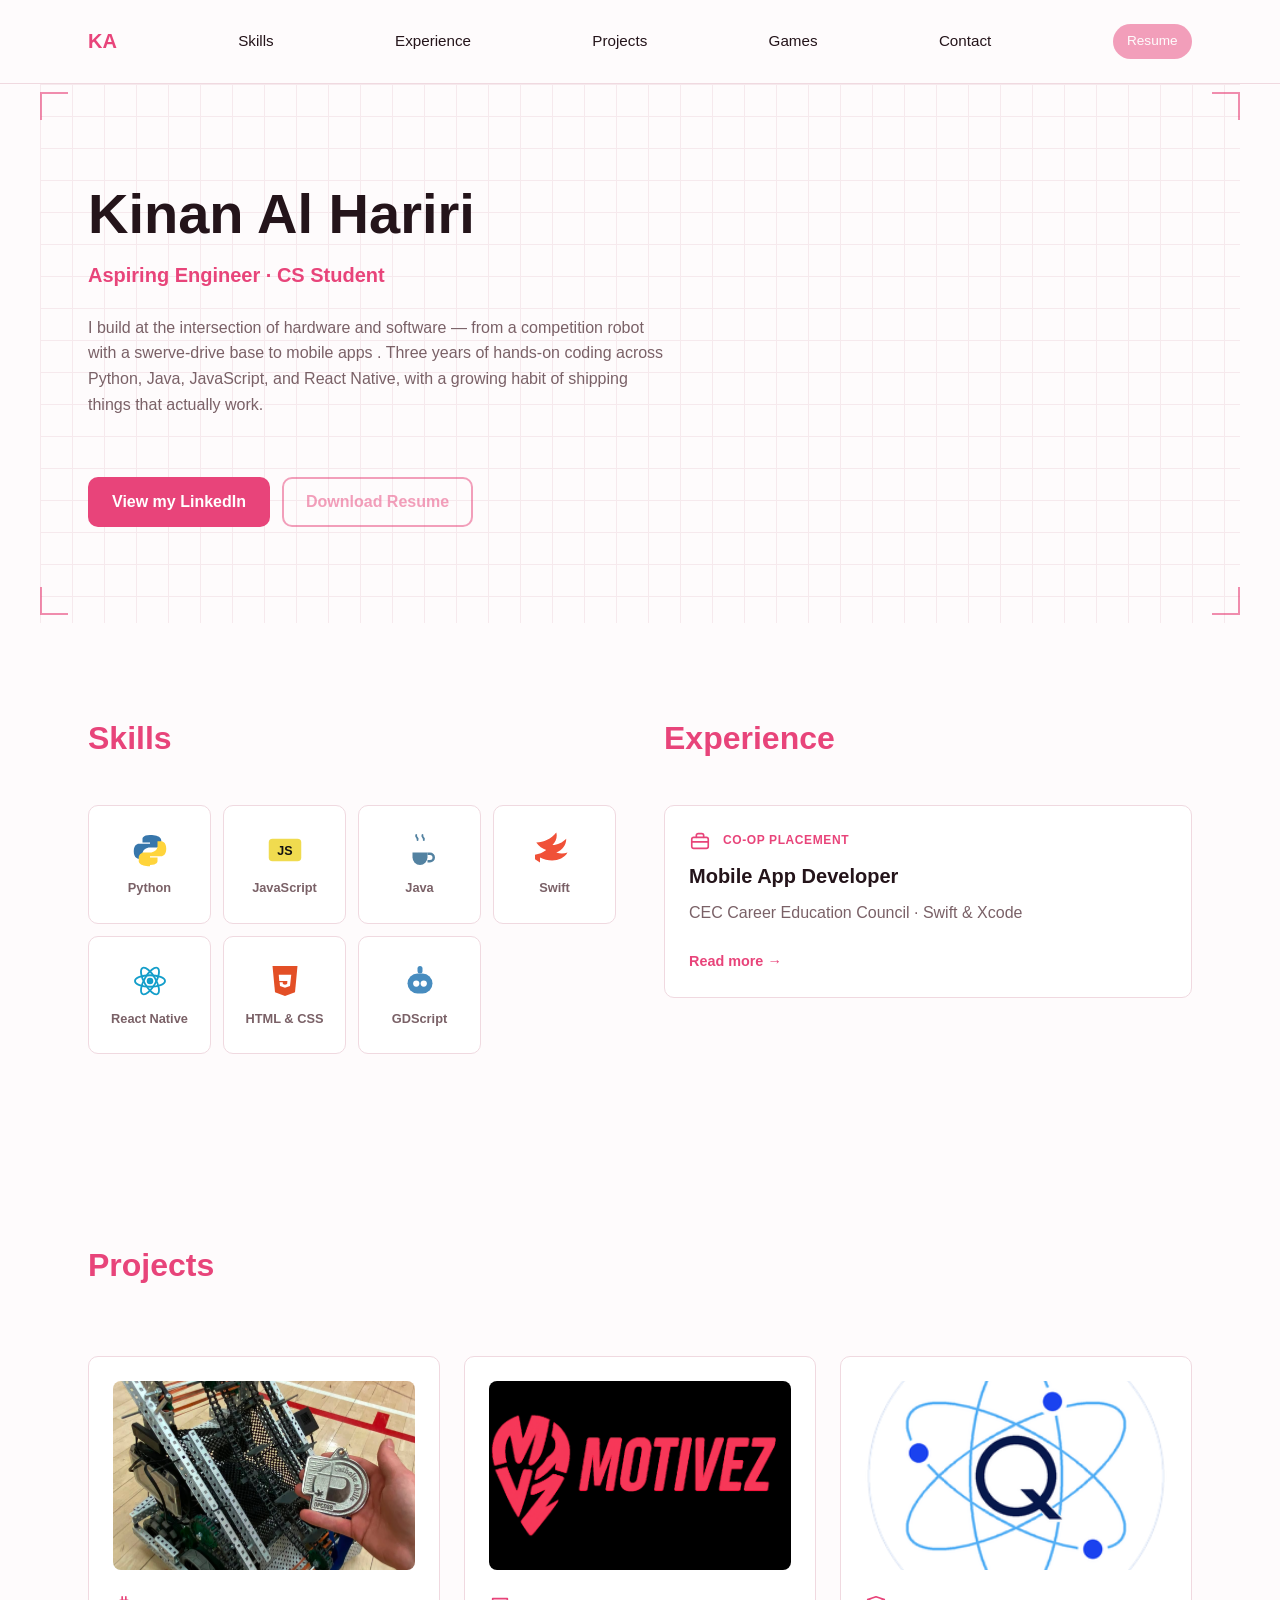
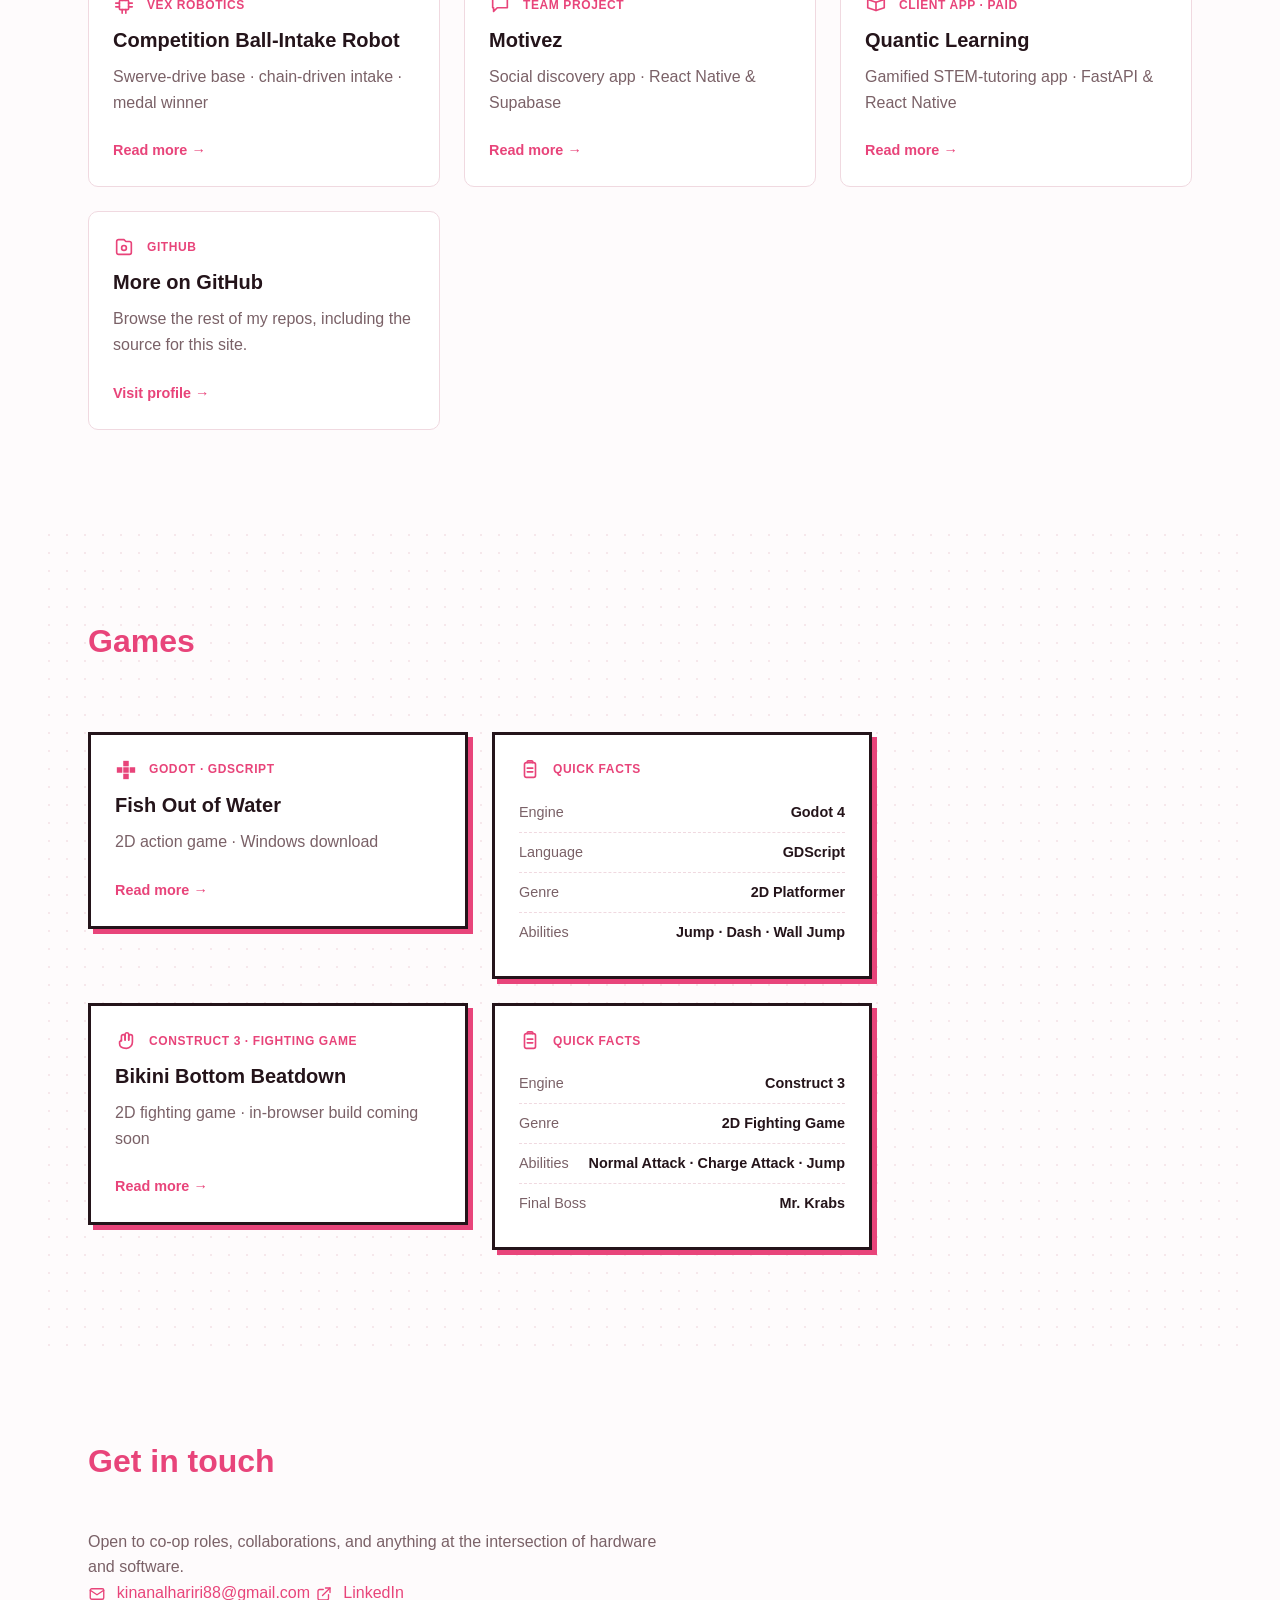
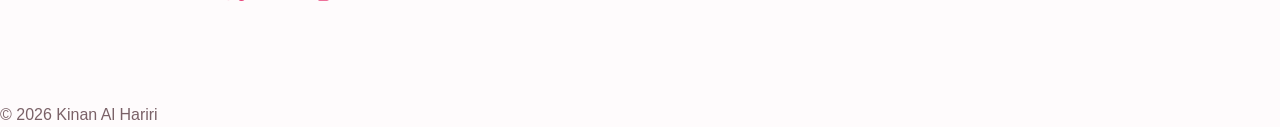
==== commit c5bf549d: "Add Bikini Bottom Beatdown, disable resume links for now" ====
--- a/index.html
+++ b/index.html
@@ -20,6 +20,7 @@
       <a href="#projects">Projects</a>
       <a href="#games">Games</a>
       <a href="#contact">Contact</a>
+      <a class="nav-resume" aria-disabled="true" title="Resume coming soon">Resume</a>
     </nav>
   </header>
 
@@ -43,11 +44,16 @@
         things that actually work.
       </p>
 
-      <a href="https://www.linkedin.com/in/kinan-alhariri-09b240375/"
-         target="_blank"
-         rel="noopener">
-        View my LinkedIn
-      </a>
+      <div class="hero-actions">
+        <a href="https://www.linkedin.com/in/kinan-alhariri-09b240375/"
+           target="_blank"
+           rel="noopener">
+          View my LinkedIn
+        </a>
+        <a class="btn-secondary" aria-disabled="true" title="Resume coming soon">
+          Download Resume
+        </a>
+      </div>
     </section>
 
     <!-- Skills + Experience share one row so neither leaves empty
@@ -195,6 +201,25 @@
           </p>
           <h3>Motivez</h3>
           <p>Social discovery app &middot; React Native &amp; Supabase</p>
+          <span class="card-more">Read more &rarr;</span>
+        </article>
+      </a>
+
+      <a href="pages/quantic-learning.html" class="card-link">
+        <article>
+          <img src="images/quantic-logo.png" alt="Quantic Learning logo">
+          <p class="card-eyebrow">
+            <span class="icon-badge" aria-hidden="true">
+              <svg viewBox="0 0 24 24" fill="none" stroke="currentColor" stroke-width="1.8" stroke-linecap="round" stroke-linejoin="round">
+                <path d="M3 6l9-3 9 3-9 3-9-3z"/>
+                <path d="M3 6v9l9 3 9-3V6"/>
+                <path d="M12 9v9"/>
+              </svg>
+            </span>
+            Client App &middot; Paid
+          </p>
+          <h3>Quantic Learning</h3>
+          <p>Gamified STEM-tutoring app &middot; FastAPI &amp; React Native</p>
           <span class="card-more">Read more &rarr;</span>
         </article>
       </a>
@@ -263,6 +288,44 @@
           <li><span>Abilities</span><strong>Jump &middot; Dash &middot; Wall Jump</strong></li>
         </ul>
       </div>
+
+      <a href="pages/bikini-bottom-beatdown.html" class="card-link">
+        <article class="pixel-frame">
+          <p class="card-eyebrow">
+            <span class="icon-badge" aria-hidden="true">
+              <svg viewBox="0 0 24 24" fill="none" stroke="currentColor" stroke-width="1.8" stroke-linecap="round" stroke-linejoin="round">
+                <path d="M7 12V7a2 2 0 0 1 4 0v4"/>
+                <path d="M11 11V5a2 2 0 0 1 4 0v6"/>
+                <path d="M15 11V7a2 2 0 0 1 4 0v6c0 3.5-2.5 7-6.5 7S5 18.5 5 15v-2l2-2"/>
+              </svg>
+            </span>
+            Construct 3 &middot; Fighting Game
+          </p>
+          <h3>Bikini Bottom Beatdown</h3>
+          <p>2D fighting game &middot; in-browser build coming soon</p>
+          <span class="card-more">Read more &rarr;</span>
+        </article>
+      </a>
+
+      <div class="game-facts pixel-frame">
+        <p class="card-eyebrow">
+          <span class="icon-badge" aria-hidden="true">
+            <svg viewBox="0 0 24 24" fill="none" stroke="currentColor" stroke-width="1.8" stroke-linecap="round" stroke-linejoin="round">
+              <rect x="6" y="4" width="12" height="16" rx="2"/>
+              <path d="M9 4V3a1 1 0 0 1 1-1h4a1 1 0 0 1 1 1v1"/>
+              <line x1="9" y1="10" x2="15" y2="10"/>
+              <line x1="9" y1="14" x2="15" y2="14"/>
+            </svg>
+          </span>
+          Quick Facts
+        </p>
+        <ul class="fact-list">
+          <li><span>Engine</span><strong>Construct 3</strong></li>
+          <li><span>Genre</span><strong>2D Fighting Game</strong></li>
+          <li><span>Abilities</span><strong>Normal Attack &middot; Charge Attack &middot; Jump</strong></li>
+          <li><span>Final Boss</span><strong>Mr. Krabs</strong></li>
+        </ul>
+      </div>
     </section>
 
     <!-- Contact -->
--- a/style.css
+++ b/style.css
@@ -137,8 +137,14 @@
   margin-bottom: var(--space-lg);
 }
 
-/* Button-style links (LinkedIn, project/game cards) */
-#hero > a,
+/* Button-style links (LinkedIn/Resume, project/game cards) */
+.hero-actions {
+  display: flex;
+  flex-wrap: wrap;
+  gap: var(--space-sm);
+}
+
+.hero-actions > a,
 article > a {
   display: inline-block;
   background-color: var(--accent);
@@ -150,9 +156,53 @@
   transition: opacity 0.15s ease;
 }
 
-#hero > a:hover,
+.hero-actions > a:hover,
 article > a:hover {
   opacity: 0.85;
+}
+
+/* Resume stands apart from the primary (filled) action — an outline
+   style reads as "secondary" without competing with LinkedIn. */
+.hero-actions > a.btn-secondary {
+  background-color: transparent;
+  color: var(--accent);
+  border: 2px solid var(--accent);
+  padding: calc(0.75rem - 2px) calc(1.5rem - 2px);
+}
+
+.hero-actions > a.btn-secondary:hover {
+  background-color: var(--accent-dim);
+  opacity: 1;
+}
+
+/* Resume link in the nav — a small pill so it reads as an action,
+   not just another page-jump link. */
+.nav-resume {
+  background-color: var(--accent);
+  color: var(--on-accent) !important;
+  padding: 0.4rem 0.9rem;
+  border-radius: 999px;
+  font-size: 0.85rem !important;
+  transition: opacity 0.15s ease;
+}
+
+.nav-resume:hover {
+  opacity: 0.85;
+  color: var(--on-accent) !important;
+}
+
+/* Disabled state — resume isn't linked to anything yet, but stays
+   visible as a placeholder for when it is. */
+.nav-resume[aria-disabled="true"],
+.hero-actions > a.btn-secondary[aria-disabled="true"],
+.detail-cta[aria-disabled="true"] {
+  cursor: default;
+  opacity: 0.5;
+}
+
+.nav-resume[aria-disabled="true"]:hover,
+.hero-actions > a.btn-secondary[aria-disabled="true"]:hover {
+  opacity: 0.5;
 }
 
 /* ============================================================
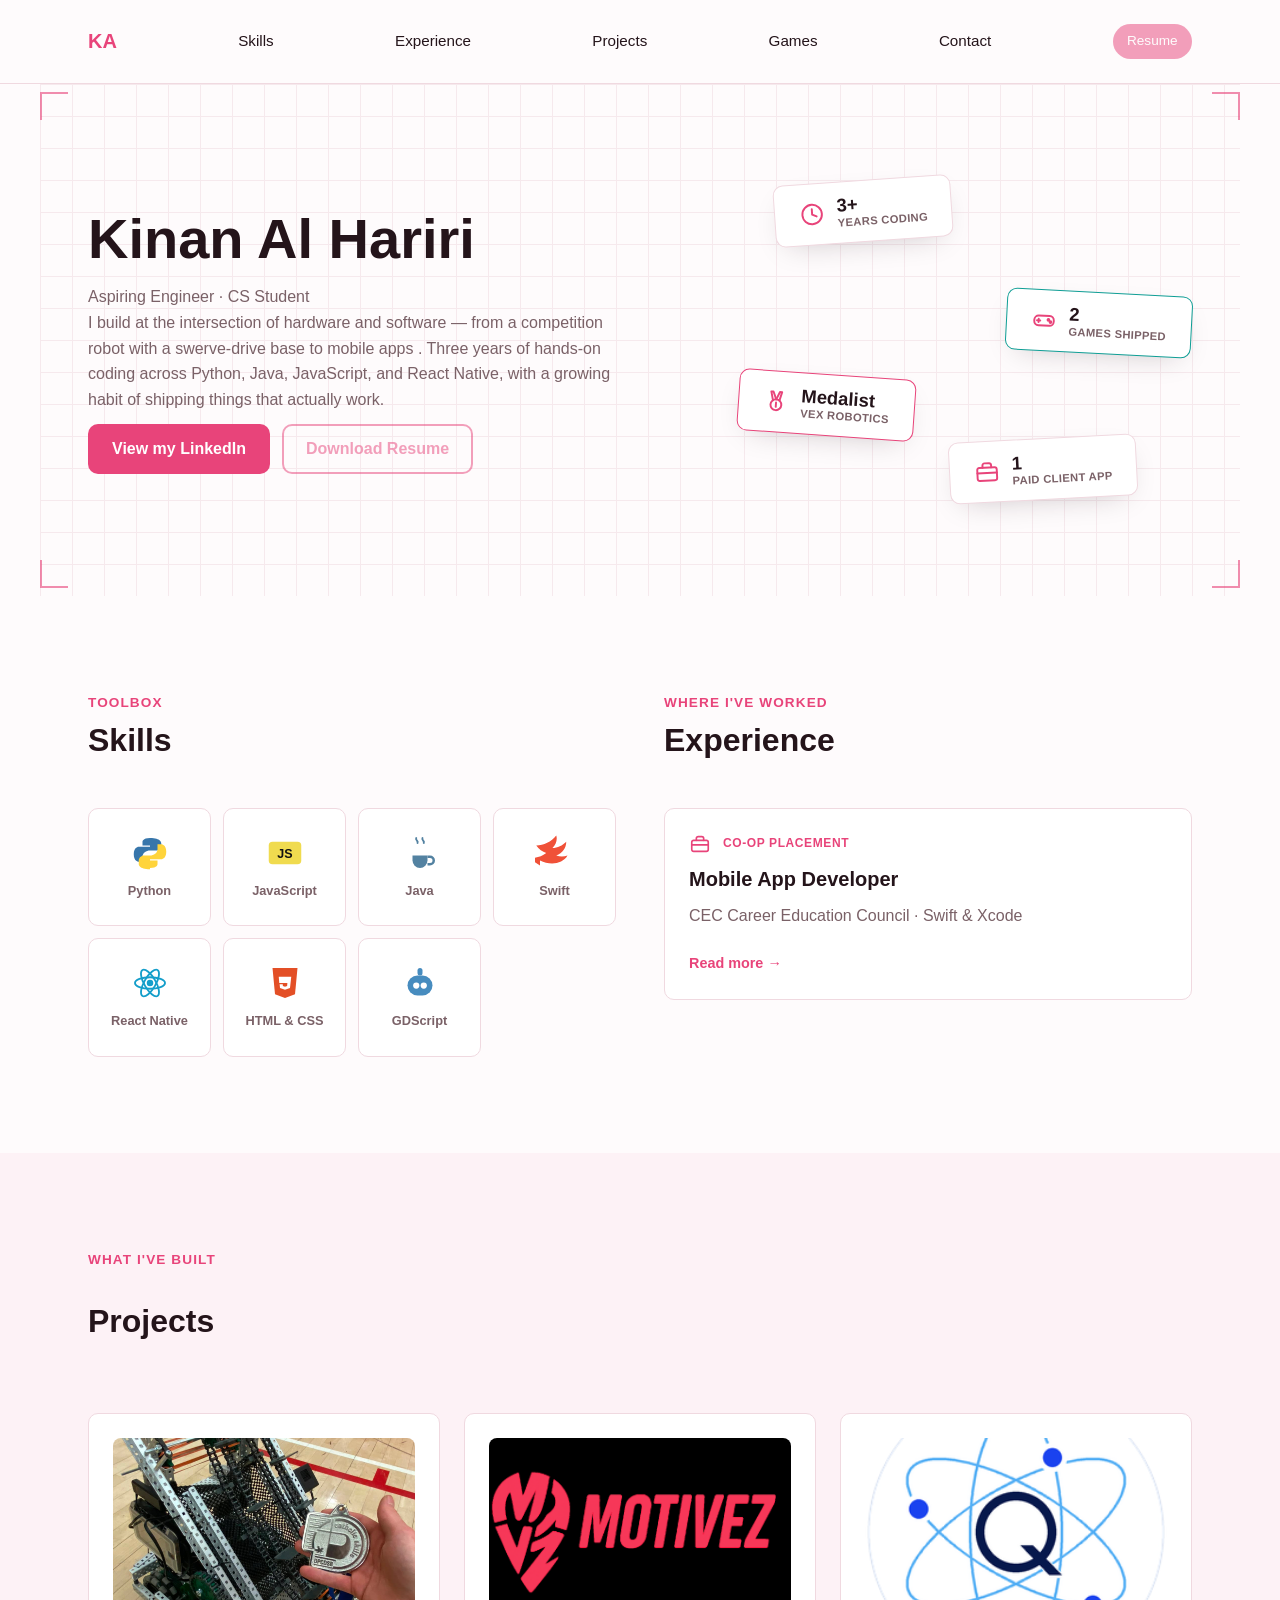
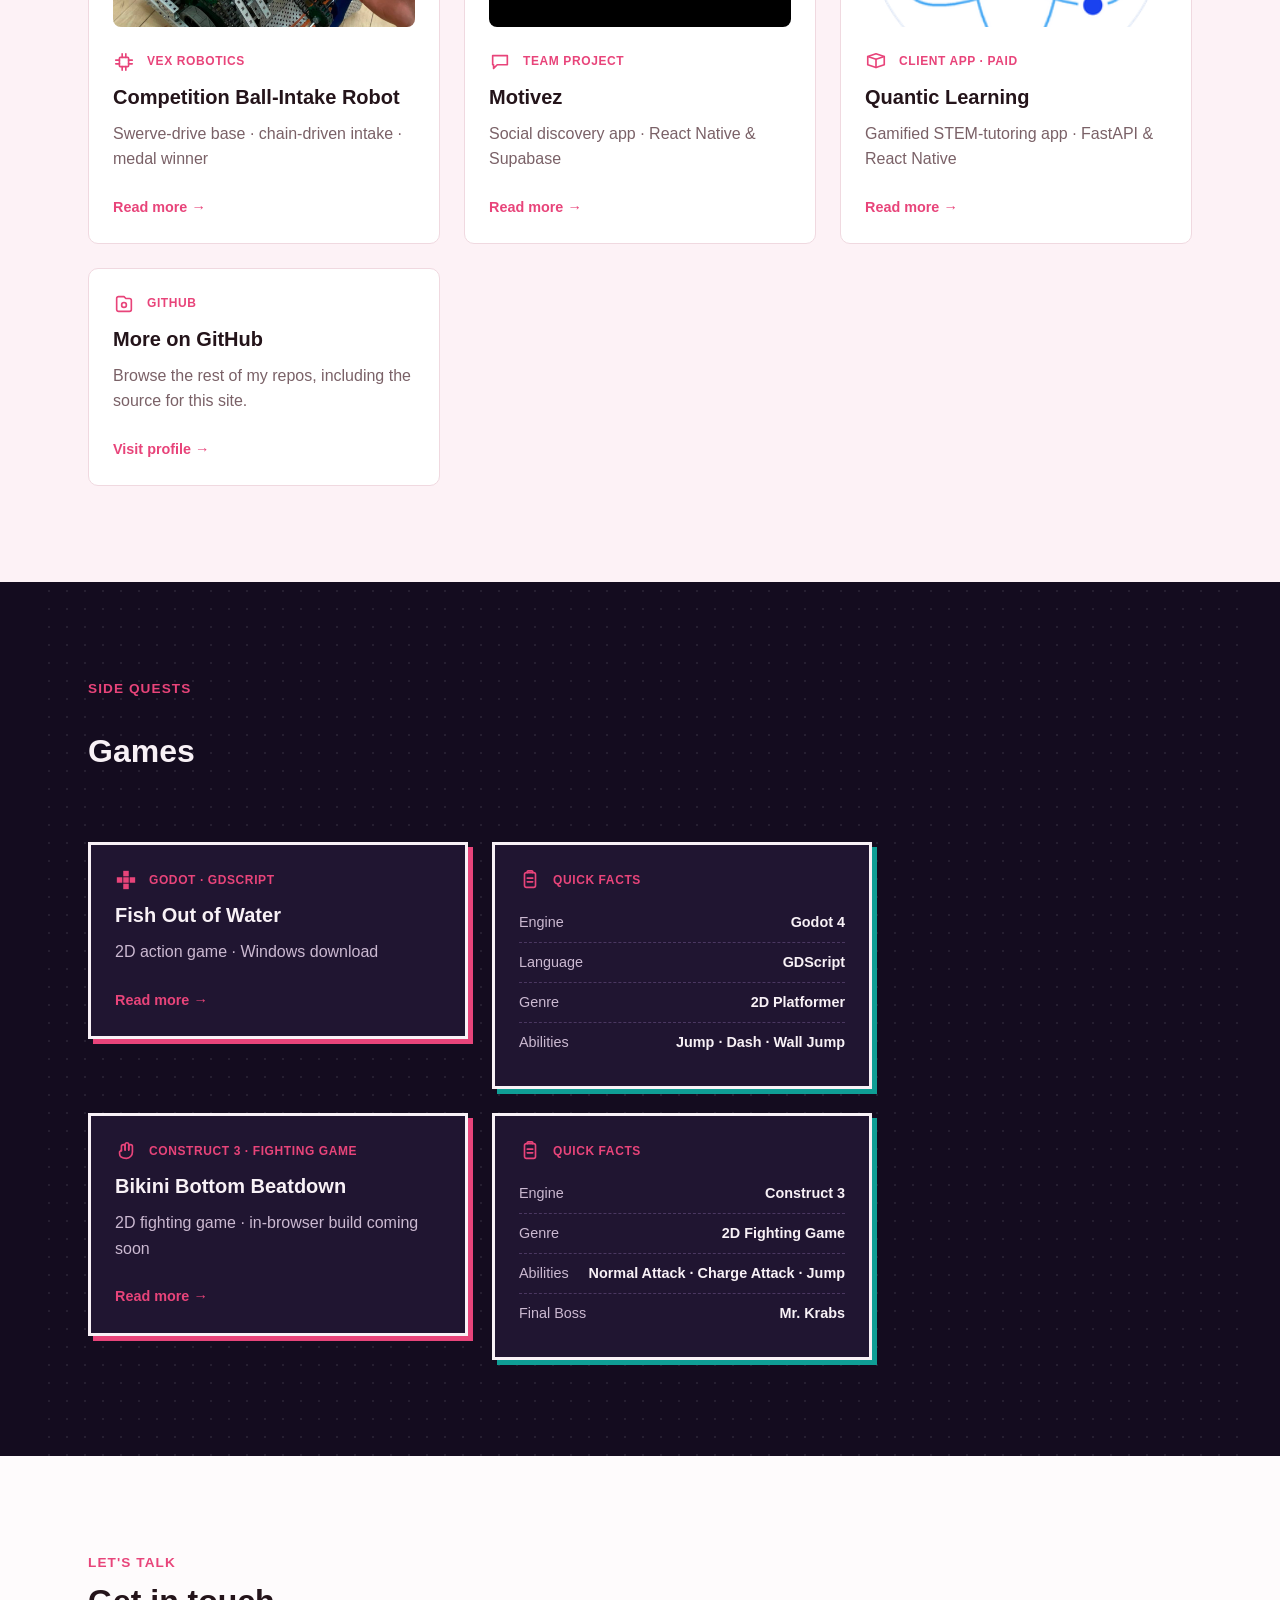
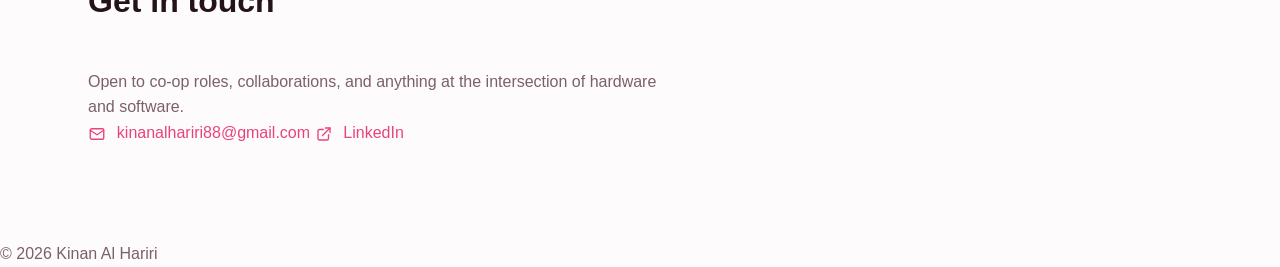
==== commit 40924546: "Redesign hero and add color/contrast across sections" ====
--- a/index.html
+++ b/index.html
@@ -33,26 +33,91 @@
       <span class="blueprint-corner corner-bl" aria-hidden="true"></span>
       <span class="blueprint-corner corner-br" aria-hidden="true"></span>
 
-      <h1>Kinan Al Hariri</h1>
-      <p>Aspiring Engineer · CS Student</p>
-
-      <p>
-        I build at the intersection of hardware and software — from a
-        competition robot with a swerve-drive base to mobile apps
-        . Three years of hands-on coding across Python, Java,
-        JavaScript, and React Native, with a growing habit of shipping
-        things that actually work.
-      </p>
-
-      <div class="hero-actions">
-        <a href="https://www.linkedin.com/in/kinan-alhariri-09b240375/"
-           target="_blank"
-           rel="noopener">
-          View my LinkedIn
-        </a>
-        <a class="btn-secondary" aria-disabled="true" title="Resume coming soon">
-          Download Resume
-        </a>
+      <div class="hero-grid">
+        <div class="hero-content">
+          <h1>Kinan Al Hariri</h1>
+          <p>Aspiring Engineer · CS Student</p>
+
+          <p>
+            I build at the intersection of hardware and software — from a
+            competition robot with a swerve-drive base to mobile apps
+            . Three years of hands-on coding across Python, Java,
+            JavaScript, and React Native, with a growing habit of shipping
+            things that actually work.
+          </p>
+
+          <div class="hero-actions">
+            <a href="https://www.linkedin.com/in/kinan-alhariri-09b240375/"
+               target="_blank"
+               rel="noopener">
+              View my LinkedIn
+            </a>
+            <a class="btn-secondary" aria-disabled="true" title="Resume coming soon">
+              Download Resume
+            </a>
+          </div>
+        </div>
+
+        <!-- floating stat chips — decorative, so hidden from assistive tech -->
+        <div class="hero-visual" aria-hidden="true">
+          <div class="stat-chip stat-chip-1">
+            <span class="icon-badge">
+              <svg viewBox="0 0 24 24" fill="none" stroke="currentColor" stroke-width="1.8" stroke-linecap="round" stroke-linejoin="round">
+                <circle cx="12" cy="12" r="9"/>
+                <polyline points="12 7 12 12 16 14"/>
+              </svg>
+            </span>
+            <div class="stat-chip-text">
+              <strong>3+</strong>
+              <span>Years Coding</span>
+            </div>
+          </div>
+
+          <div class="stat-chip stat-chip-2">
+            <span class="icon-badge">
+              <svg viewBox="0 0 24 24" fill="none" stroke="currentColor" stroke-width="1.8" stroke-linecap="round" stroke-linejoin="round">
+                <rect x="3" y="8" width="18" height="9" rx="4"/>
+                <line x1="5.5" y1="12.5" x2="8.5" y2="12.5"/>
+                <line x1="7" y1="11" x2="7" y2="14"/>
+                <circle cx="16" cy="11.5" r="0.8" fill="currentColor"/>
+                <circle cx="18" cy="13.5" r="0.8" fill="currentColor"/>
+              </svg>
+            </span>
+            <div class="stat-chip-text">
+              <strong>2</strong>
+              <span>Games Shipped</span>
+            </div>
+          </div>
+
+          <div class="stat-chip stat-chip-3">
+            <span class="icon-badge">
+              <svg viewBox="0 0 24 24" fill="none" stroke="currentColor" stroke-width="1.8" stroke-linecap="round" stroke-linejoin="round">
+                <circle cx="12" cy="15" r="5"/>
+                <path d="M9 11 7 3h2l3 7"/>
+                <path d="M15 11 17 3h-2l-3 7"/>
+                <path d="M12 13v4"/>
+              </svg>
+            </span>
+            <div class="stat-chip-text">
+              <strong>Medalist</strong>
+              <span>VEX Robotics</span>
+            </div>
+          </div>
+
+          <div class="stat-chip stat-chip-4">
+            <span class="icon-badge">
+              <svg viewBox="0 0 24 24" fill="none" stroke="currentColor" stroke-width="1.8" stroke-linecap="round" stroke-linejoin="round">
+                <rect x="3" y="8" width="18" height="12" rx="2"/>
+                <path d="M8 8V6a2 2 0 0 1 2-2h4a2 2 0 0 1 2 2v2"/>
+                <line x1="3" y1="13" x2="21" y2="13"/>
+              </svg>
+            </span>
+            <div class="stat-chip-text">
+              <strong>1</strong>
+              <span>Paid Client App</span>
+            </div>
+          </div>
+        </div>
       </div>
     </section>
 
@@ -61,6 +126,7 @@
     <section class="split-row reveal">
 
       <div id="skills" class="split-col">
+        <p class="section-kicker">Toolbox</p>
         <h2>Skills</h2>
         <div class="skills-grid">
           <div class="skill-tile" style="--tile-color:#3776AB">
@@ -136,6 +202,7 @@
       </div>
 
       <div id="experience" class="split-col">
+        <p class="section-kicker">Where I've Worked</p>
         <h2>Experience</h2>
 
         <a href="pages/experience.html" class="card-link">
@@ -161,6 +228,7 @@
 
     <!-- Projects: teaser cards, each links to its own detail page -->
     <section id="projects" class="reveal">
+      <p class="section-kicker">What I've Built</p>
       <h2>Projects</h2>
 
       <a href="pages/robot.html" class="card-link">
@@ -246,6 +314,7 @@
 
     <!-- Games: retro/pixel accents (.pixel-frame on the card, dot-grid behind the section) -->
     <section id="games" class="reveal">
+      <p class="section-kicker">Side Quests</p>
       <h2>Games</h2>
 
       <a href="pages/fish-out-of-water.html" class="card-link">
@@ -330,6 +399,7 @@
 
     <!-- Contact -->
     <section id="contact" class="reveal">
+      <p class="section-kicker">Let's Talk</p>
       <h2>Get in touch</h2>
       <p>Open to co-op roles, collaborations, and anything at the intersection of hardware and software.</p>
       <a href="mailto:kinanalhariri88@gmail.com">
--- a/style.css
+++ b/style.css
@@ -9,8 +9,10 @@
   --border: #f0d9e0;        /* borders */
   --text: #24141a;          /* main text */
   --text-dim: #7a6167;      /* secondary text */
-  --accent: #e8447a;        /* pink accent — links, buttons, headings */
+  --accent: #e8447a;        /* pink accent — links, buttons, labels */
   --accent-dim: #fdeaf1;    /* pale pink fill behind accent elements */
+  --accent-2: #0f9e95;      /* teal — a second accent, used sparingly for contrast */
+  --accent-2-dim: #e2f6f4;  /* pale teal fill */
   --on-accent: #ffffff;     /* text color for anything sitting on an accent fill */
   --warn: #d97706;          /* amber, used for "pending" states */
 
@@ -112,13 +114,105 @@
 section h2 {
   font-size: 2rem;
   margin-bottom: var(--space-lg);
-  color: var(--accent);
+  color: var(--text);
+}
+
+/* small pink label above a section heading — pink now marks a
+   "label or action", dark text marks a heading, instead of every
+   heading being pink. */
+.section-kicker {
+  color: var(--accent);
+  font-size: 0.85rem;
+  font-weight: 700;
+  letter-spacing: 0.08em;
+  text-transform: uppercase;
+  margin-bottom: 0.5rem;
 }
 
 /* Hero */
 #hero {
   padding-top: var(--space-xl);
   padding-bottom: var(--space-xl);
+}
+
+/* two-column layout: text on the left, a floating stat-chip cluster
+   on the right so the hero doesn't end in a wall of empty space */
+.hero-grid {
+  display: flex;
+  align-items: center;
+  justify-content: space-between;
+  gap: var(--space-xl);
+  flex-wrap: wrap;
+}
+
+.hero-content {
+  flex: 1 1 420px;
+}
+
+.hero-visual {
+  position: relative;
+  flex: 1 1 320px;
+  min-height: 320px;
+}
+
+.stat-chip {
+  position: absolute;
+  display: flex;
+  align-items: center;
+  gap: var(--space-sm);
+  background-color: var(--bg-card);
+  border: 1px solid var(--border);
+  border-radius: var(--radius);
+  padding: var(--space-sm) var(--space-md);
+  box-shadow: 0 10px 30px -14px rgba(36, 20, 26, 0.25);
+  white-space: nowrap;
+}
+
+.stat-chip .icon-badge {
+  width: 26px;
+  height: 26px;
+  margin-right: 0;
+}
+
+.stat-chip-text {
+  display: flex;
+  flex-direction: column;
+  line-height: 1.2;
+}
+
+.stat-chip-text strong {
+  font-size: 1.15rem;
+  font-weight: 800;
+  color: var(--text);
+}
+
+.stat-chip-text span {
+  font-size: 0.7rem;
+  font-weight: 600;
+  color: var(--text-dim);
+  text-transform: uppercase;
+  letter-spacing: 0.03em;
+}
+
+.stat-chip-1 { top: 0;      left: 8%;   transform: rotate(-4deg); }
+.stat-chip-2 { top: 112px;  right: 0;   transform: rotate(3deg);  border-color: var(--accent-2); }
+.stat-chip-3 { bottom: 64px; left: 0;   transform: rotate(4deg);  border-color: var(--accent); }
+.stat-chip-4 { bottom: 0;   right: 12%; transform: rotate(-3deg); }
+
+@media (max-width: 900px) {
+  .hero-visual {
+    min-height: 0;
+    width: 100%;
+    display: grid;
+    grid-template-columns: repeat(2, 1fr);
+    gap: var(--space-sm);
+  }
+
+  .stat-chip {
+    position: static;
+    transform: none !important;
+    white-space: normal;
+  }
 }
 
 #hero h1 {
@@ -209,12 +303,35 @@
    CARD GRID (Experience / Projects / Games)
    ============================================================ */
 #projects {
+  position: relative;
   display: grid;
   grid-template-columns: repeat(auto-fit, minmax(280px, 1fr));
   gap: var(--space-md);
 }
 
-#projects h2 {
+/* a full-bleed pale-pink wash behind Projects — breaks up the run of
+   plain white between Skills/Experience and the dark Games band */
+#projects::before {
+  content: "";
+  position: absolute;
+  top: 0;
+  left: 50%;
+  width: 100vw;
+  height: 100%;
+  transform: translateX(-50%);
+  background-color: var(--accent-dim);
+  opacity: 0.5;
+  pointer-events: none;
+  z-index: 0;
+}
+
+#projects > * {
+  position: relative;
+  z-index: 1;
+}
+
+#projects h2,
+#projects .section-kicker {
   grid-column: 1 / -1;   /* section heading spans the full grid width */
 }
 
@@ -243,7 +360,8 @@
   gap: var(--space-md);
 }
 
-#games h2 {
+#games h2,
+#games .section-kicker {
   flex-basis: 100%;
 }
 
@@ -625,18 +743,43 @@
 /* ============================================================
    RETRO / PIXEL FRAME — Games section
    ============================================================ */
+/* Games gets its own dark "arcade" band — a deliberate break from the
+   light theme everywhere else on the page. Redefining the shared
+   color variables inside #games means every card, heading, and list
+   inside it (which all already reference var(--text), var(--border),
+   etc.) re-themes automatically, with no separate dark-mode rules
+   needed per component. */
 #games {
-  position: relative;
-}
-
-/* a faint dot grid behind the games card, like graph/pixel paper */
+  --bg-card: #201531;
+  --border: #4a3760;
+  --text: #f8f1f6;
+  --text-dim: #cbb9d1;
+  position: relative;
+  padding-top: var(--space-xl);
+  padding-bottom: var(--space-xl);
+}
+
+/* full-bleed dark backdrop, edge to edge regardless of the section's
+   own max-width */
 #games::before {
   content: "";
   position: absolute;
+  top: 0;
+  left: 50%;
+  width: 100vw;
+  height: 100%;
+  transform: translateX(-50%);
+  background-color: #140c1f;
+  z-index: 0;
+}
+
+/* faint dot grid on top of the dark backdrop, like graph/pixel paper */
+#games::after {
+  content: "";
+  position: absolute;
   inset: 0;
-  background-image: radial-gradient(var(--border) 1.5px, transparent 1.5px);
+  background-image: radial-gradient(rgba(255, 255, 255, 0.08) 1.5px, transparent 1.5px);
   background-size: 18px 18px;
-  opacity: 0.6;
   pointer-events: none;
   z-index: 0;
 }
@@ -644,6 +787,12 @@
 #games > * {
   position: relative;
   z-index: 1;
+}
+
+/* the quick-facts panel's shadow runs teal instead of pink, so the
+   two cards in each row read as a pair without being identical */
+.game-facts.pixel-frame {
+  box-shadow: 5px 5px 0 0 var(--accent-2);
 }
 
 /* sharp corners + a solid offset shadow instead of a blurred one —
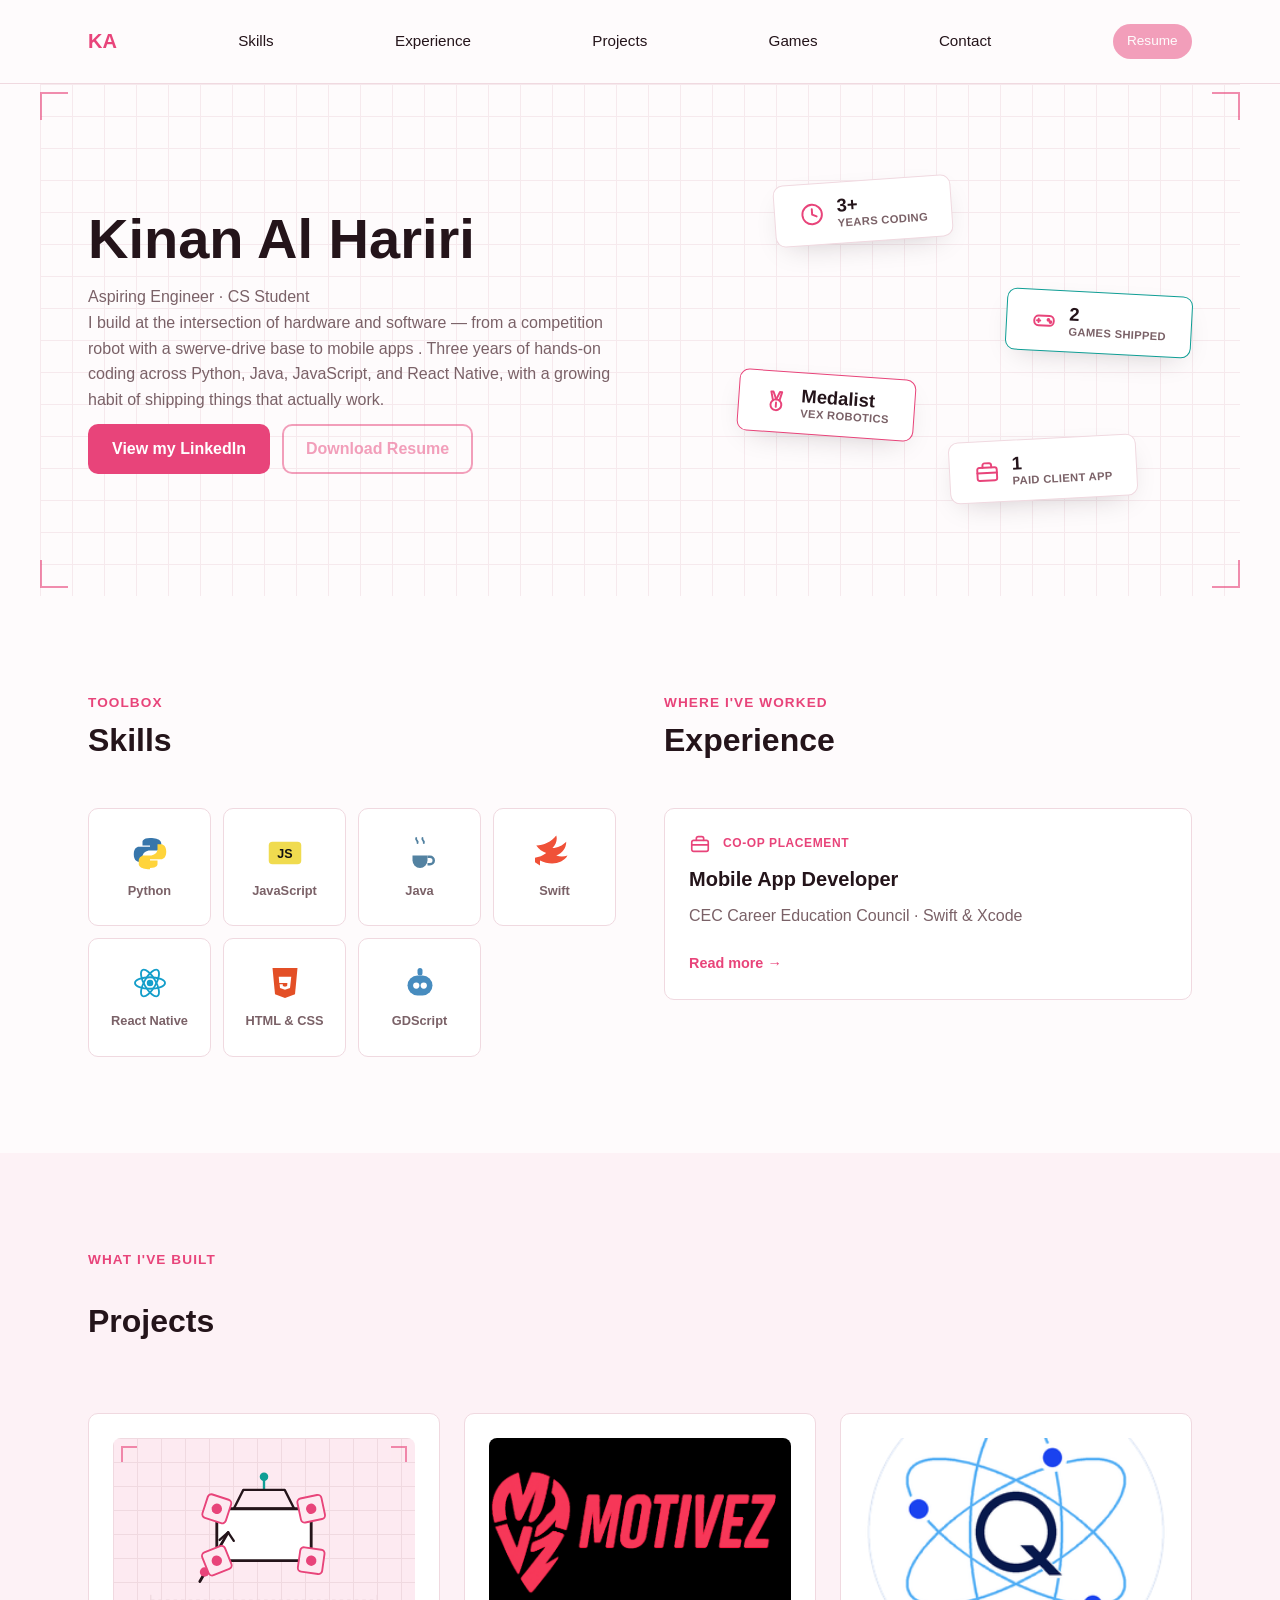
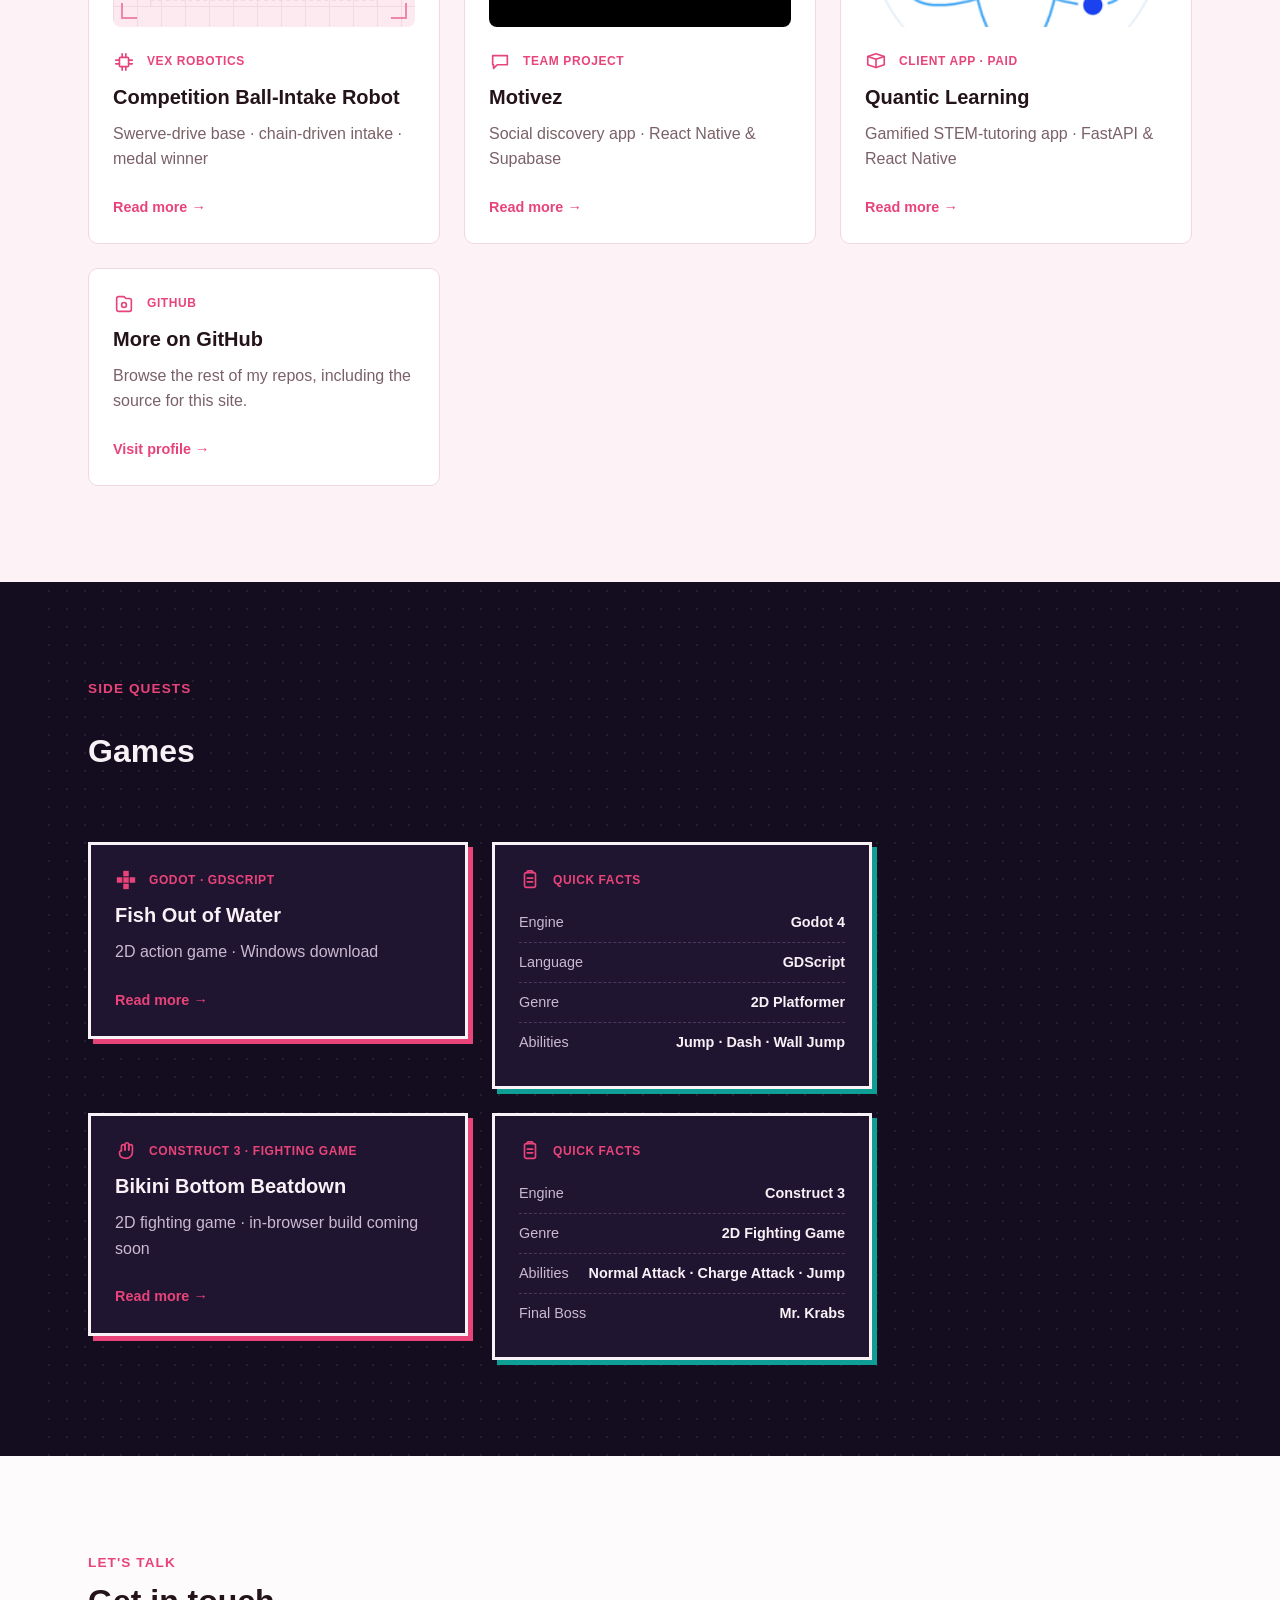
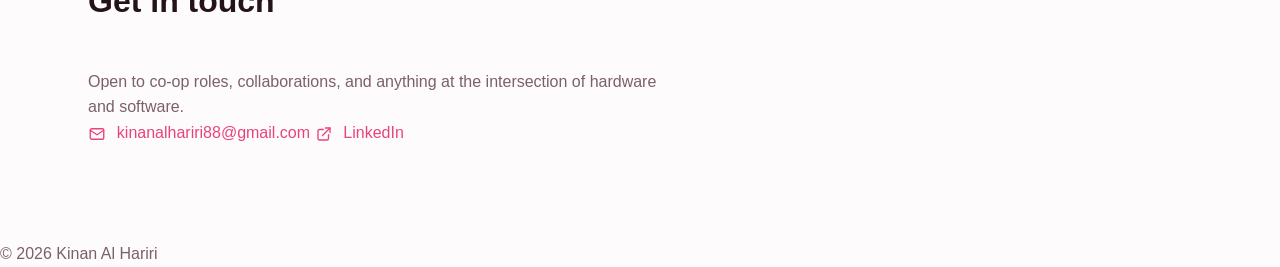
==== commit c9ce579f: "Replace robot card photo with a blueprint-style schematic" ====
--- a/index.html
+++ b/index.html
@@ -233,7 +233,52 @@
 
       <a href="pages/robot.html" class="card-link">
         <article>
-          <img src="images/robot.jpg" alt="VEX competition robot with a swerve-drive base and chain-driven ball intake, held next to a Catholic Skills medal">
+          <div class="card-art" aria-hidden="true">
+            <span class="art-corner corner-tl"></span>
+            <span class="art-corner corner-tr"></span>
+            <span class="art-corner corner-bl"></span>
+            <span class="art-corner corner-br"></span>
+            <svg viewBox="0 0 320 200" preserveAspectRatio="xMidYMid meet">
+              <!-- dimension-style guide line, like a blueprint callout -->
+              <line x1="40" y1="172" x2="280" y2="172" stroke="var(--border)" stroke-width="1.5" stroke-dasharray="4 4"/>
+              <line x1="40" y1="166" x2="40" y2="178" stroke="var(--border)" stroke-width="1.5"/>
+              <line x1="280" y1="166" x2="280" y2="178" stroke="var(--border)" stroke-width="1.5"/>
+
+              <!-- antenna -->
+              <line x1="160" y1="75" x2="160" y2="44" stroke="var(--accent-2)" stroke-width="2.5" stroke-linecap="round"/>
+              <circle cx="160" cy="41" r="4.5" fill="var(--accent-2)"/>
+
+              <!-- ball basket -->
+              <path d="M138 55 L182 55 L192 75 L128 75 Z" fill="var(--accent-dim)" stroke="var(--text)" stroke-width="2.5" stroke-linejoin="round"/>
+
+              <!-- chassis -->
+              <rect x="110" y="75" width="100" height="55" rx="8" fill="var(--bg-card)" stroke="var(--text)" stroke-width="3"/>
+
+              <!-- intake ramp + balls -->
+              <path d="M92 152 L122 100" stroke="var(--text)" stroke-width="3" stroke-linecap="round"/>
+              <circle cx="97" cy="142" r="5" fill="var(--accent)"/>
+              <circle cx="107" cy="123" r="5" fill="var(--accent)"/>
+              <path d="M113 108 L122 100 L128 109" fill="none" stroke="var(--text)" stroke-width="2.5" stroke-linecap="round" stroke-linejoin="round"/>
+
+              <!-- four independently-angled swerve modules, one per corner -->
+              <g transform="translate(110 75) rotate(18)">
+                <rect x="-13" y="-13" width="26" height="26" rx="4" fill="var(--accent-dim)" stroke="var(--accent)" stroke-width="2"/>
+                <circle r="5.5" fill="var(--accent)"/>
+              </g>
+              <g transform="translate(210 75) rotate(-12)">
+                <rect x="-13" y="-13" width="26" height="26" rx="4" fill="var(--accent-dim)" stroke="var(--accent)" stroke-width="2"/>
+                <circle r="5.5" fill="var(--accent)"/>
+              </g>
+              <g transform="translate(110 130) rotate(-22)">
+                <rect x="-13" y="-13" width="26" height="26" rx="4" fill="var(--accent-dim)" stroke="var(--accent)" stroke-width="2"/>
+                <circle r="5.5" fill="var(--accent)"/>
+              </g>
+              <g transform="translate(210 130) rotate(8)">
+                <rect x="-13" y="-13" width="26" height="26" rx="4" fill="var(--accent-dim)" stroke="var(--accent)" stroke-width="2"/>
+                <circle r="5.5" fill="var(--accent)"/>
+              </g>
+            </svg>
+          </div>
           <p class="card-eyebrow">
             <span class="icon-badge" aria-hidden="true">
               <svg viewBox="0 0 24 24" fill="none" stroke="currentColor" stroke-width="1.8" stroke-linecap="round" stroke-linejoin="round">
--- a/style.css
+++ b/style.css
@@ -421,6 +421,42 @@
   object-fit: cover;
 }
 
+/* A drawn "blueprint schematic" in place of a photo on a project
+   card — used where a real photo would clash with the flat vector
+   look the rest of the cards use (logos, icons). The real photo
+   still lives on that project's own detail page. */
+.card-art {
+  position: relative;
+  aspect-ratio: 16 / 10;
+  margin-bottom: var(--space-md);
+  border-radius: calc(var(--radius) - 2px);
+  overflow: hidden;
+  background-color: var(--accent-dim);
+  background-image:
+    linear-gradient(var(--border) 1px, transparent 1px),
+    linear-gradient(90deg, var(--border) 1px, transparent 1px);
+  background-size: 24px 24px;
+}
+
+.card-art svg {
+  position: absolute;
+  inset: 0;
+  width: 100%;
+  height: 100%;
+}
+
+.card-art .art-corner {
+  position: absolute;
+  width: 16px;
+  height: 16px;
+  opacity: 0.6;
+}
+
+.card-art .corner-tl { top: 8px; left: 8px; border-top: 2px solid var(--accent); border-left: 2px solid var(--accent); }
+.card-art .corner-tr { top: 8px; right: 8px; border-top: 2px solid var(--accent); border-right: 2px solid var(--accent); }
+.card-art .corner-bl { bottom: 8px; left: 8px; border-bottom: 2px solid var(--accent); border-left: 2px solid var(--accent); }
+.card-art .corner-br { bottom: 8px; right: 8px; border-bottom: 2px solid var(--accent); border-right: 2px solid var(--accent); }
+
 article h3 {
   font-size: 1.25rem;
   margin-bottom: var(--space-sm);
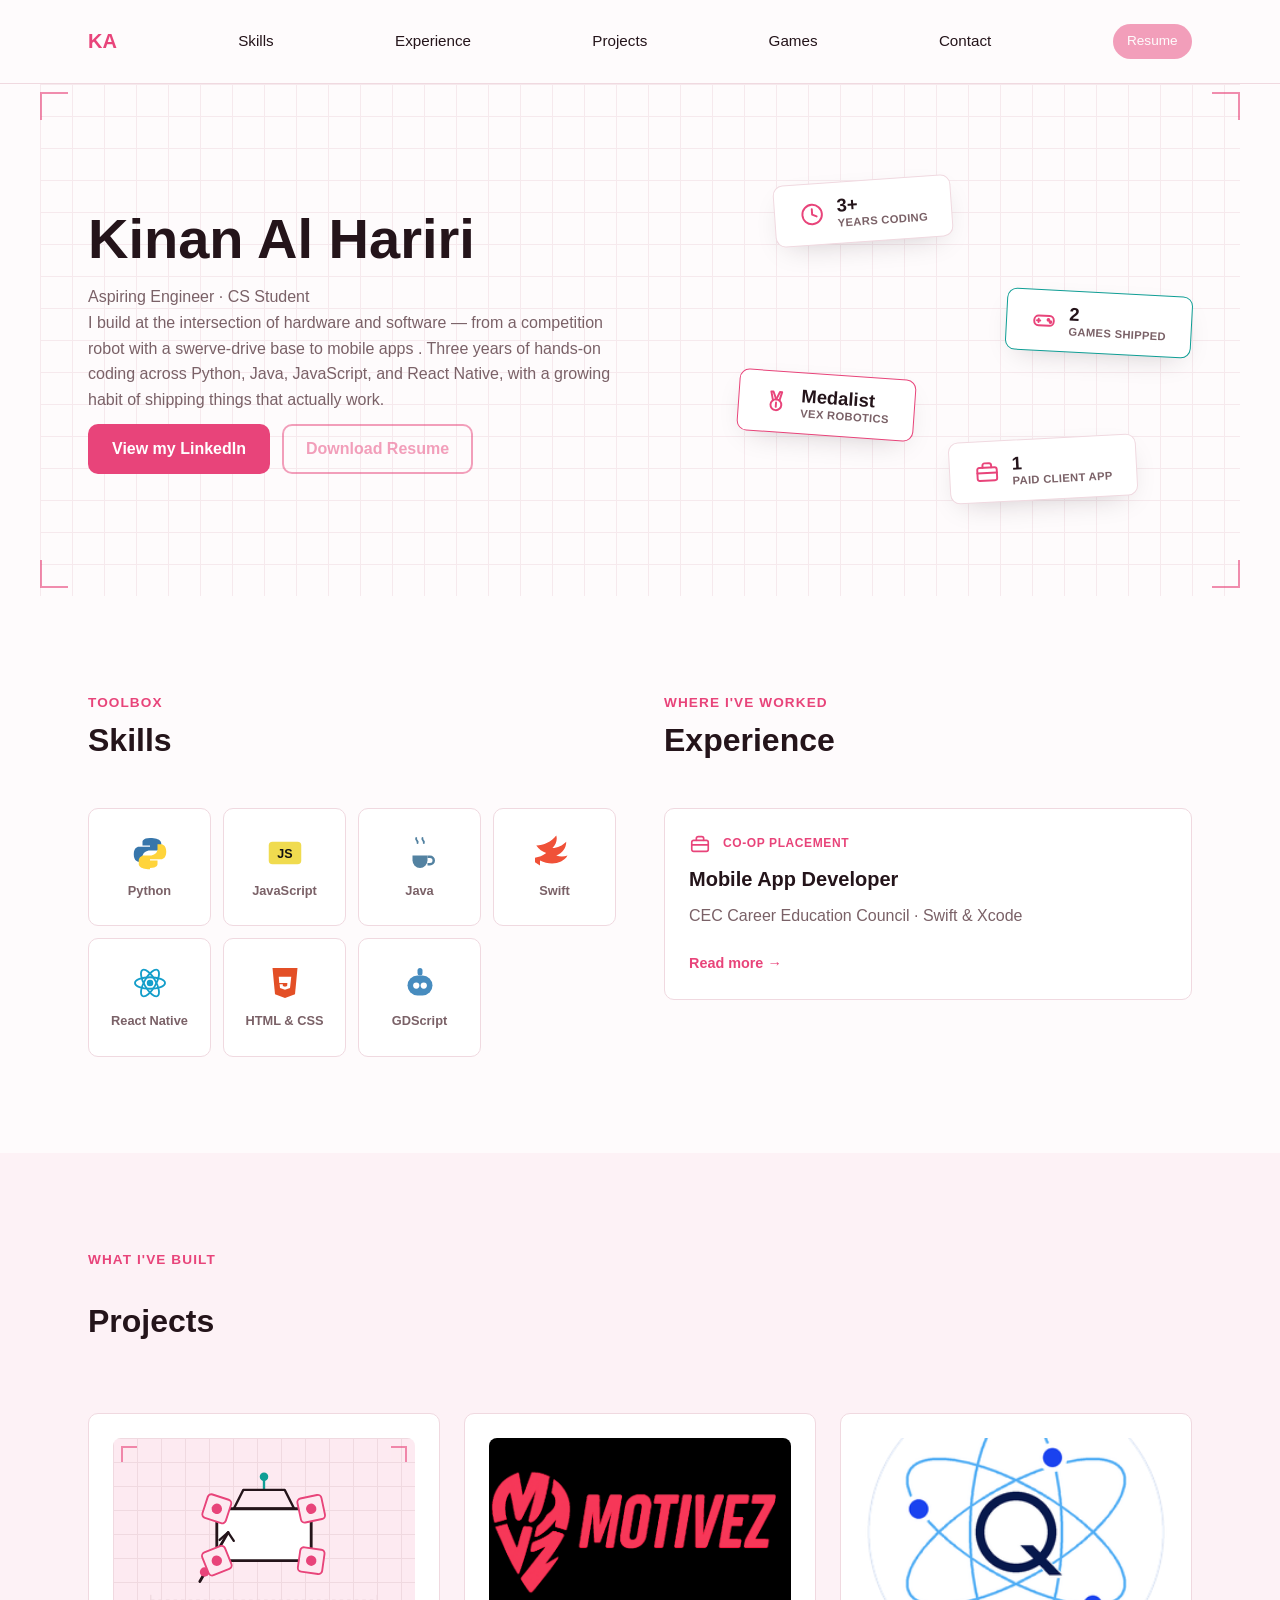
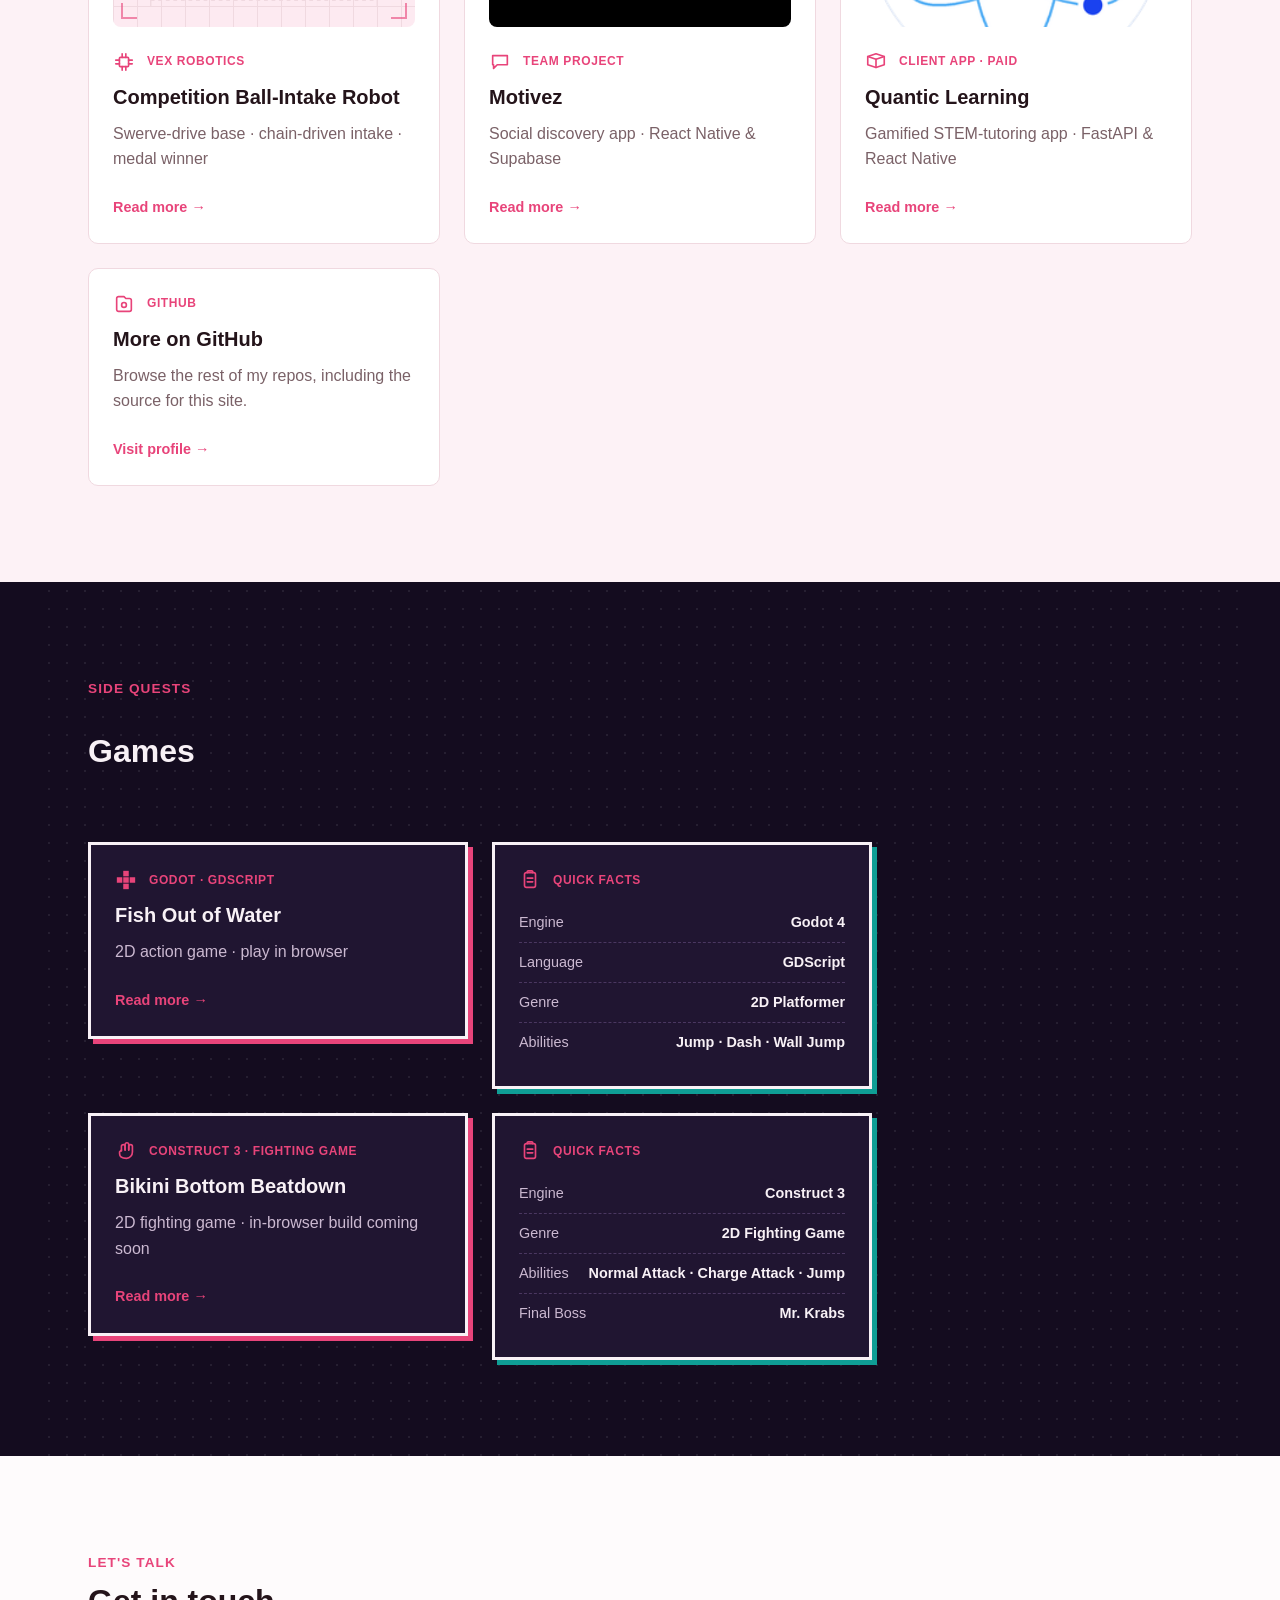
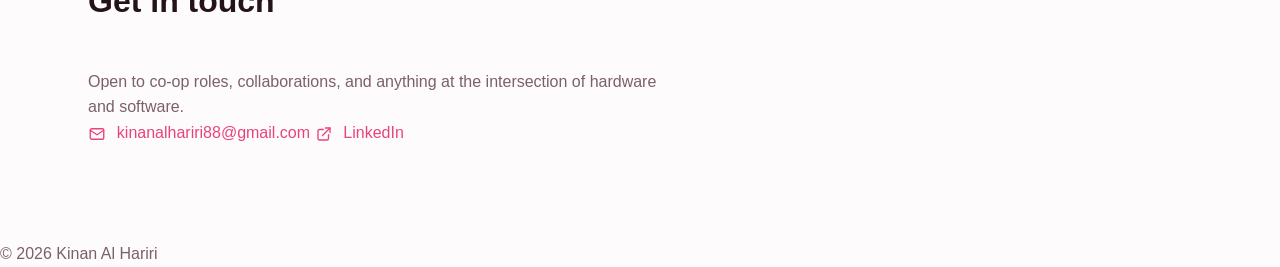
==== commit 398e8bf0: "Add browser-playable build of Fish Out of Water (Mac/Windows/Linux)" ====
--- a/index.html
+++ b/index.html
@@ -377,7 +377,7 @@
             Godot &middot; GDScript
           </p>
           <h3>Fish Out of Water</h3>
-          <p>2D action game &middot; Windows download</p>
+          <p>2D action game &middot; play in browser</p>
           <span class="card-more">Read more &rarr;</span>
         </article>
       </a>
--- a/style.css
+++ b/style.css
@@ -637,6 +637,29 @@
   opacity: 0.85;
 }
 
+/* in-page playable game embed */
+.game-embed {
+  width: 100%;
+  aspect-ratio: 16 / 9;
+  background-color: #000;
+  border-radius: var(--radius);
+  overflow: hidden;
+  border: 1px solid var(--border);
+  margin-bottom: var(--space-sm);
+}
+
+.game-embed iframe {
+  display: block;
+  width: 100%;
+  height: 100%;
+  border: 0;
+}
+
+.embed-note {
+  font-size: 0.85rem;
+  margin-bottom: var(--space-lg);
+}
+
 /* ============================================================
    SKILLS — small monogram tiles, colored by each language's usual
    brand color (a stand-in for logos, rather than reproducing them)
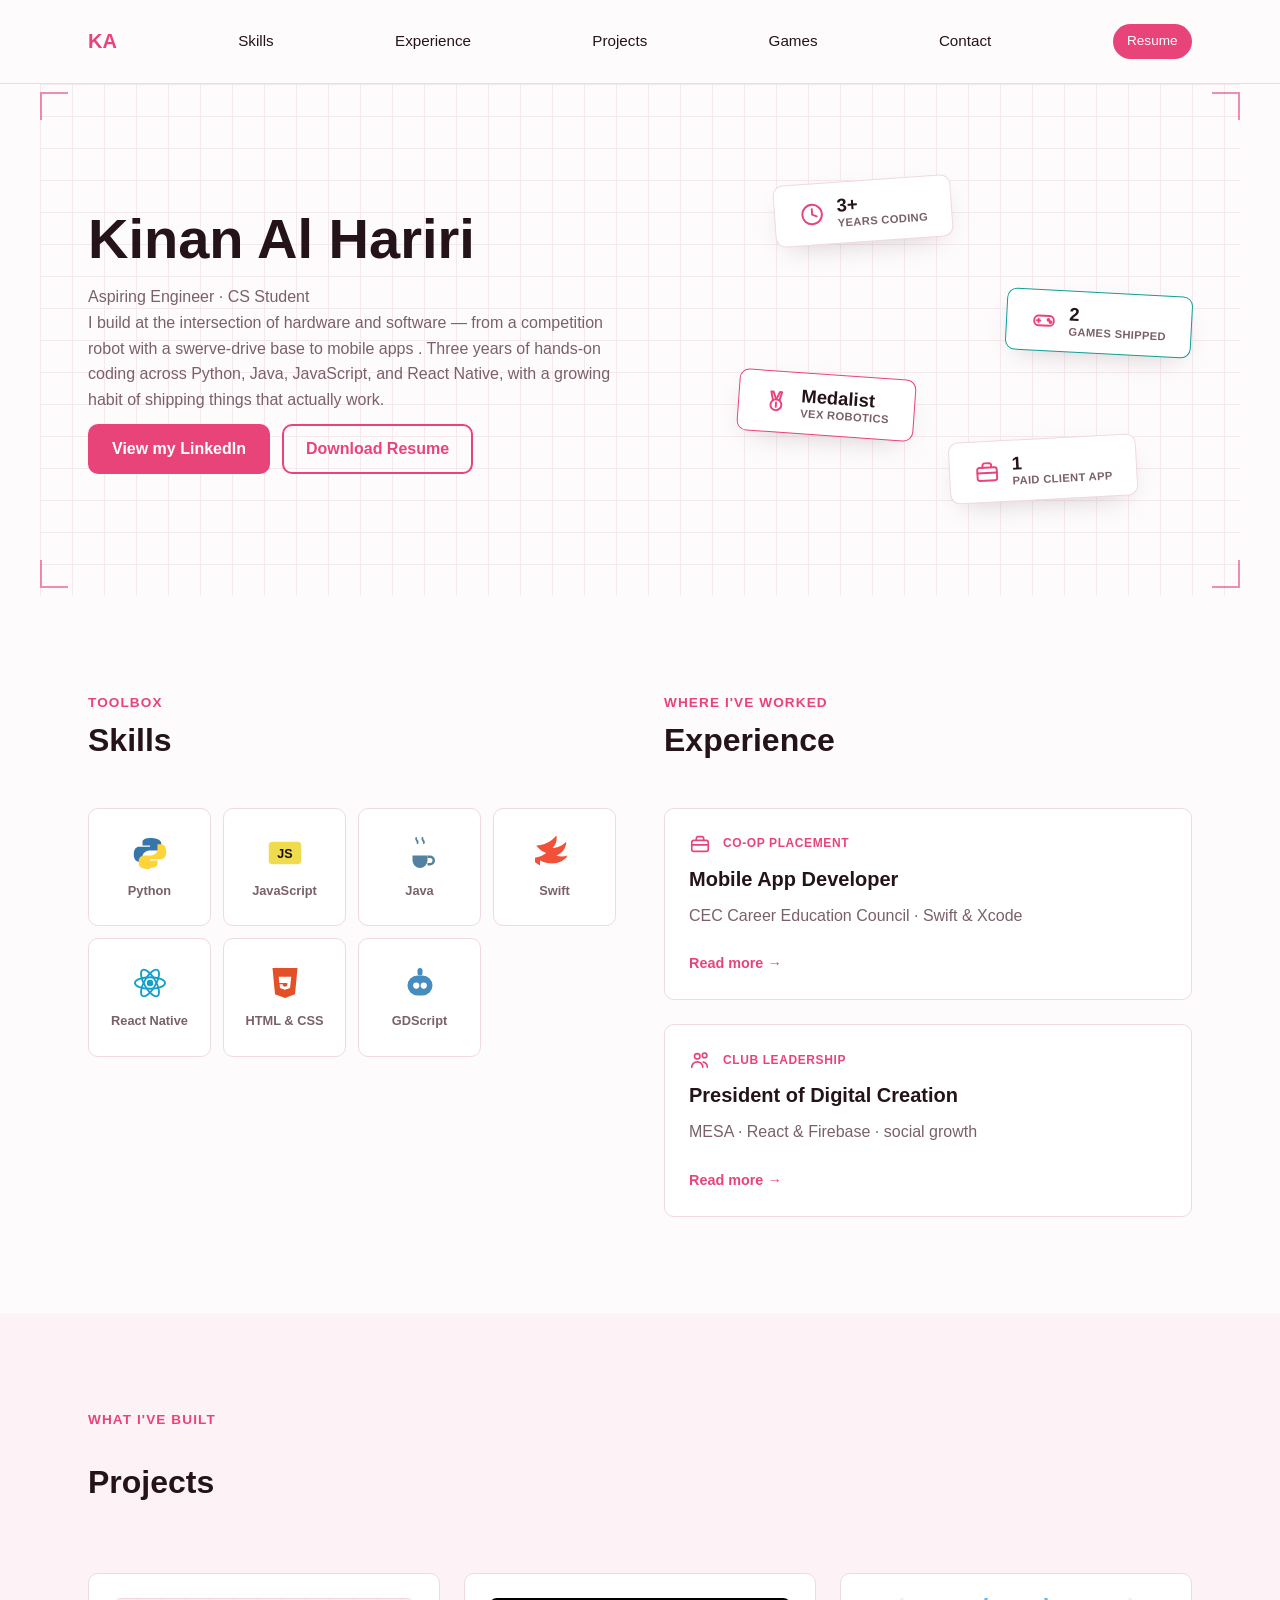
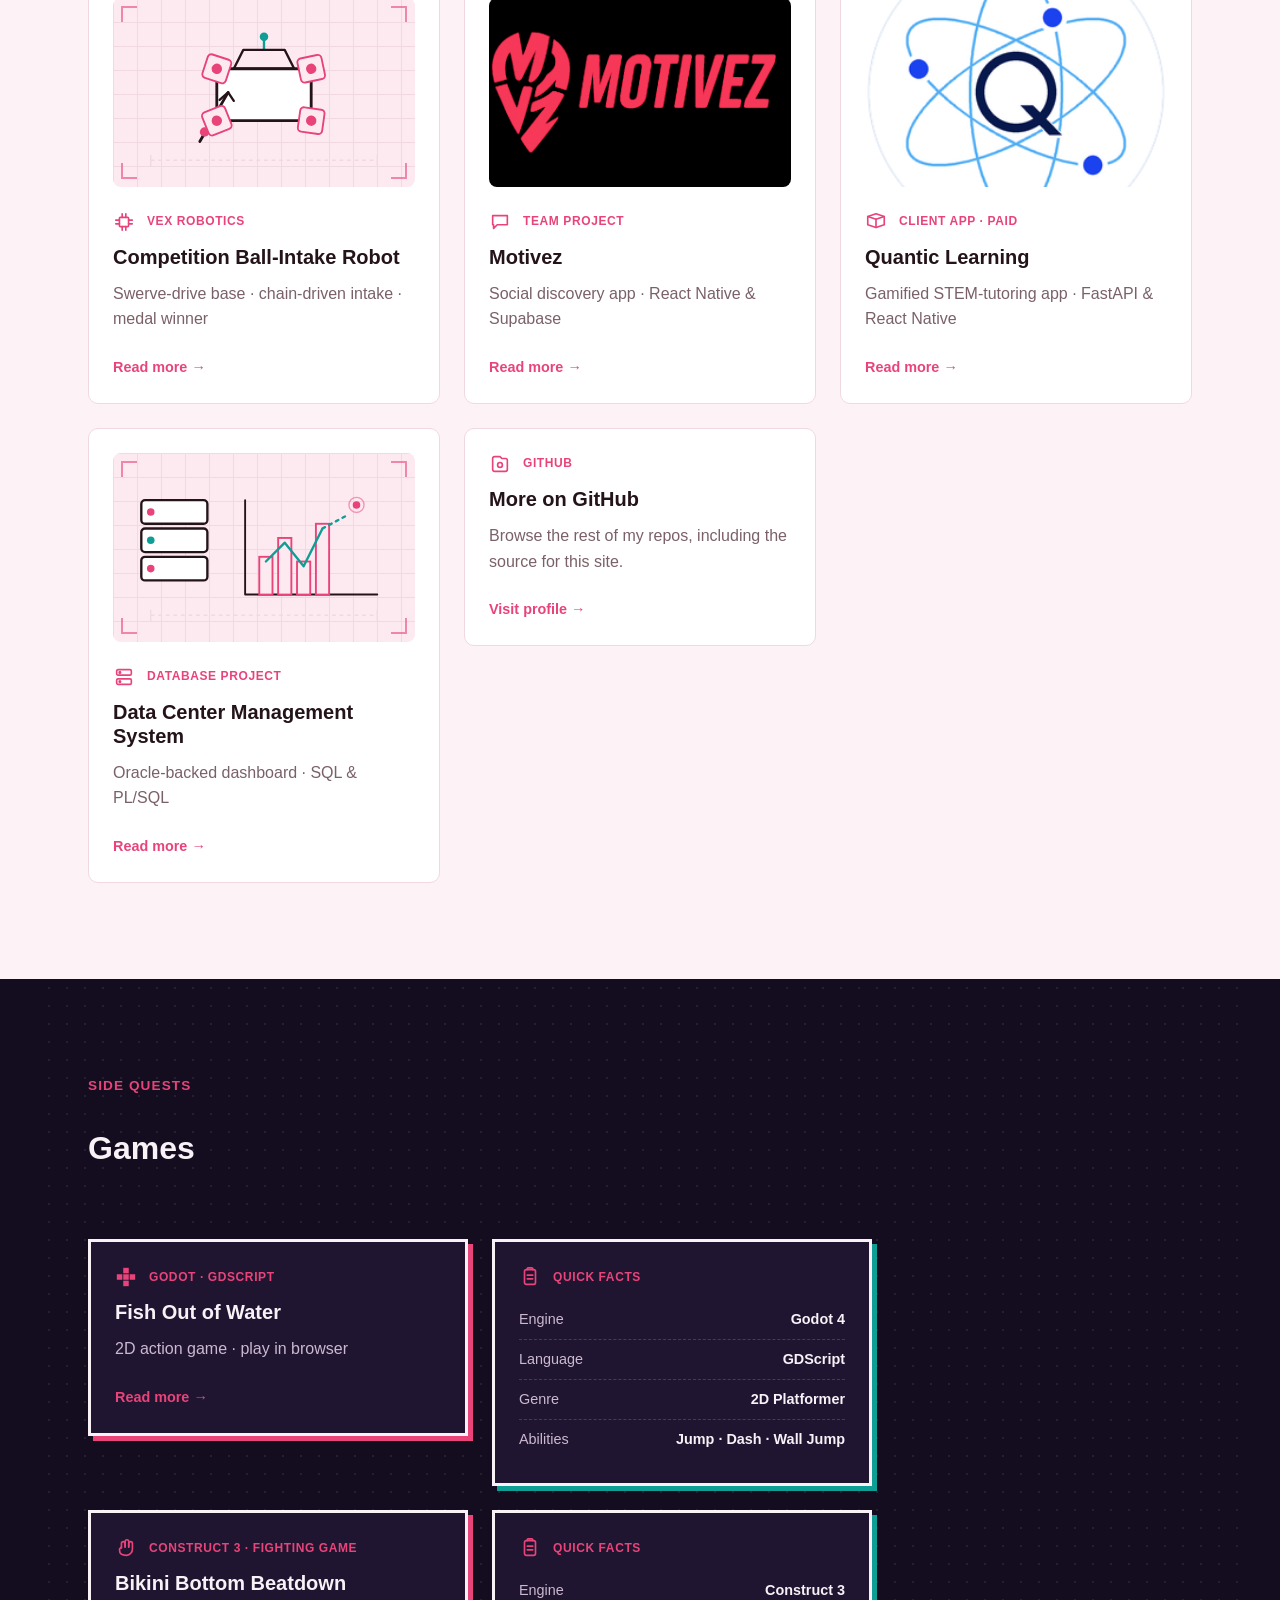
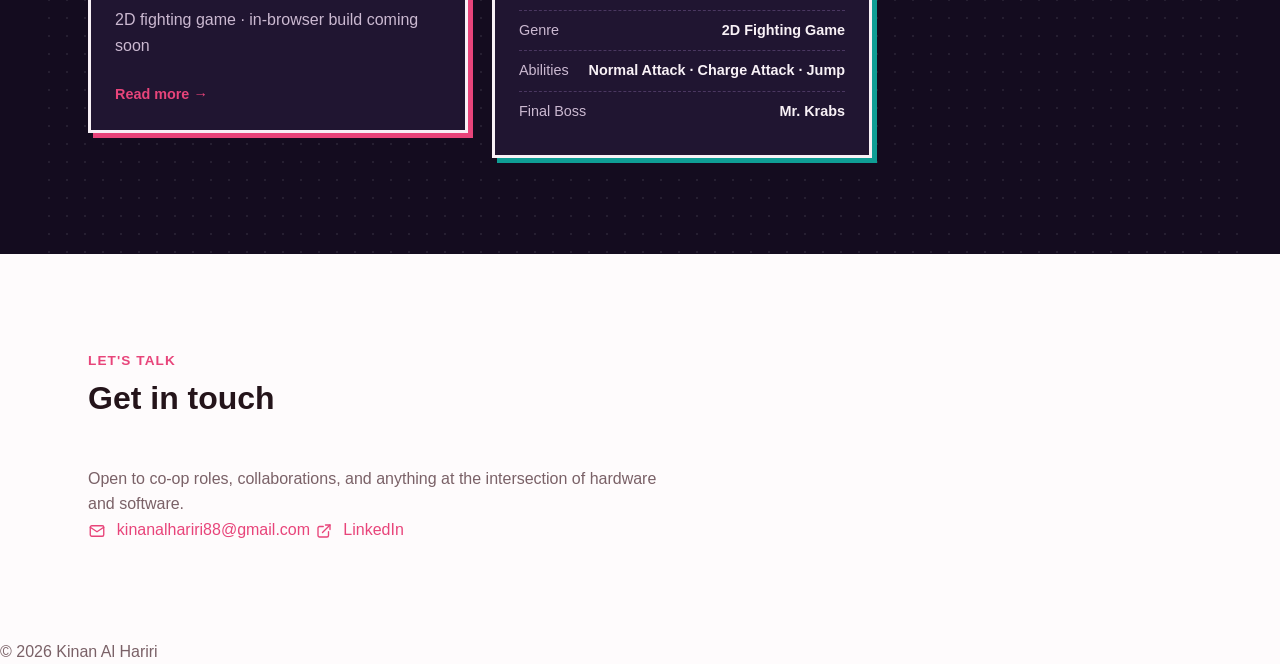
==== commit f3f37444: "Add MESA leadership role and data center dashboard project" ====
--- a/index.html
+++ b/index.html
@@ -20,7 +20,7 @@
       <a href="#projects">Projects</a>
       <a href="#games">Games</a>
       <a href="#contact">Contact</a>
-      <a class="nav-resume" aria-disabled="true" title="Resume coming soon">Resume</a>
+      <a href="Kinan_AlHariri_Resume.pdf" target="_blank" rel="noopener" class="nav-resume">Resume</a>
     </nav>
   </header>
 
@@ -52,7 +52,7 @@
                rel="noopener">
               View my LinkedIn
             </a>
-            <a class="btn-secondary" aria-disabled="true" title="Resume coming soon">
+            <a href="Kinan_AlHariri_Resume.pdf" target="_blank" rel="noopener" class="btn-secondary">
               Download Resume
             </a>
           </div>
@@ -219,6 +219,25 @@
             </p>
             <h3>Mobile App Developer</h3>
             <p>CEC Career Education Council &middot; Swift &amp; Xcode</p>
+            <span class="card-more">Read more &rarr;</span>
+          </article>
+        </a>
+
+        <a href="pages/mesa-digital-creation.html" class="card-link">
+          <article>
+            <p class="card-eyebrow">
+              <span class="icon-badge" aria-hidden="true">
+                <svg viewBox="0 0 24 24" fill="none" stroke="currentColor" stroke-width="1.8" stroke-linecap="round" stroke-linejoin="round">
+                  <circle cx="9" cy="8" r="3"/>
+                  <path d="M3 20c0-3.3 2.7-6 6-6s6 2.7 6 6"/>
+                  <circle cx="17" cy="7" r="2.5"/>
+                  <path d="M15.5 14.3c2.6.4 4.5 2.7 4.5 5.7"/>
+                </svg>
+              </span>
+              Club Leadership
+            </p>
+            <h3>President of Digital Creation</h3>
+            <p>MESA &middot; React &amp; Firebase &middot; social growth</p>
             <span class="card-more">Read more &rarr;</span>
           </article>
         </a>
@@ -333,6 +352,62 @@
           </p>
           <h3>Quantic Learning</h3>
           <p>Gamified STEM-tutoring app &middot; FastAPI &amp; React Native</p>
+          <span class="card-more">Read more &rarr;</span>
+        </article>
+      </a>
+
+      <a href="pages/data-center-dashboard.html" class="card-link">
+        <article>
+          <div class="card-art" aria-hidden="true">
+            <span class="art-corner corner-tl"></span>
+            <span class="art-corner corner-tr"></span>
+            <span class="art-corner corner-bl"></span>
+            <span class="art-corner corner-br"></span>
+            <svg viewBox="0 0 320 200" preserveAspectRatio="xMidYMid meet">
+              <!-- dimension-style guide line, like a blueprint callout -->
+              <line x1="40" y1="172" x2="280" y2="172" stroke="var(--border)" stroke-width="1.5" stroke-dasharray="4 4"/>
+              <line x1="40" y1="166" x2="40" y2="178" stroke="var(--border)" stroke-width="1.5"/>
+              <line x1="280" y1="166" x2="280" y2="178" stroke="var(--border)" stroke-width="1.5"/>
+
+              <!-- server rack -->
+              <rect x="30" y="50" width="70" height="25" rx="4" fill="var(--bg-card)" stroke="var(--text)" stroke-width="2.5"/>
+              <rect x="30" y="80" width="70" height="25" rx="4" fill="var(--bg-card)" stroke="var(--text)" stroke-width="2.5"/>
+              <rect x="30" y="110" width="70" height="25" rx="4" fill="var(--bg-card)" stroke="var(--text)" stroke-width="2.5"/>
+              <circle cx="40" cy="62.5" r="4" fill="var(--accent)"/>
+              <circle cx="40" cy="92.5" r="4" fill="var(--accent-2)"/>
+              <circle cx="40" cy="122.5" r="4" fill="var(--accent)"/>
+
+              <!-- "live" status ring -->
+              <circle cx="258" cy="55" r="8" fill="none" stroke="var(--accent)" stroke-width="1.5" opacity="0.5"/>
+              <circle cx="258" cy="55" r="4" fill="var(--accent)"/>
+
+              <!-- chart axes -->
+              <path d="M140 50 V150 H280" fill="none" stroke="var(--text)" stroke-width="2" stroke-linecap="round" stroke-linejoin="round"/>
+
+              <!-- utilization bars -->
+              <rect x="155" y="110" width="14" height="40" fill="var(--accent-dim)" stroke="var(--accent)" stroke-width="2"/>
+              <rect x="175" y="90" width="14" height="60" fill="var(--accent-dim)" stroke="var(--accent)" stroke-width="2"/>
+              <rect x="195" y="115" width="14" height="35" fill="var(--accent-dim)" stroke="var(--accent)" stroke-width="2"/>
+              <rect x="215" y="75" width="14" height="75" fill="var(--accent-dim)" stroke="var(--accent)" stroke-width="2"/>
+
+              <!-- predictive trend line, dashed where it forecasts ahead of the data -->
+              <path d="M162 115 L182 95 L202 120 L222 80" fill="none" stroke="var(--accent-2)" stroke-width="2.5" stroke-linecap="round" stroke-linejoin="round"/>
+              <path d="M222 80 L250 65" fill="none" stroke="var(--accent-2)" stroke-width="2.5" stroke-linecap="round" stroke-dasharray="3 5"/>
+            </svg>
+          </div>
+          <p class="card-eyebrow">
+            <span class="icon-badge" aria-hidden="true">
+              <svg viewBox="0 0 24 24" fill="none" stroke="currentColor" stroke-width="1.8" stroke-linecap="round" stroke-linejoin="round">
+                <rect x="4" y="4" width="16" height="6" rx="1.5"/>
+                <rect x="4" y="14" width="16" height="6" rx="1.5"/>
+                <circle cx="7.5" cy="7" r="0.8" fill="currentColor"/>
+                <circle cx="7.5" cy="17" r="0.8" fill="currentColor"/>
+              </svg>
+            </span>
+            Database Project
+          </p>
+          <h3>Data Center Management System</h3>
+          <p>Oracle-backed dashboard &middot; SQL &amp; PL/SQL</p>
           <span class="card-more">Read more &rarr;</span>
         </article>
       </a>
--- a/style.css
+++ b/style.css
@@ -350,6 +350,13 @@
   scroll-margin-top: 80px;   /* these are <div>s now, not <section>s, so they need their own nav-offset rule */
 }
 
+/* a second (or third) stacked card within a split-col, e.g. a second
+   Experience entry — gives it breathing room from the card above it */
+.split-col .card-link + .card-link {
+  display: block;
+  margin-top: var(--space-md);
+}
+
 /* Games uses flex instead of the shared grid above — with only one
    card right now, a grid track would leave an odd empty gap beside
    it. flex-wrap lets it size to its own content and still wrap
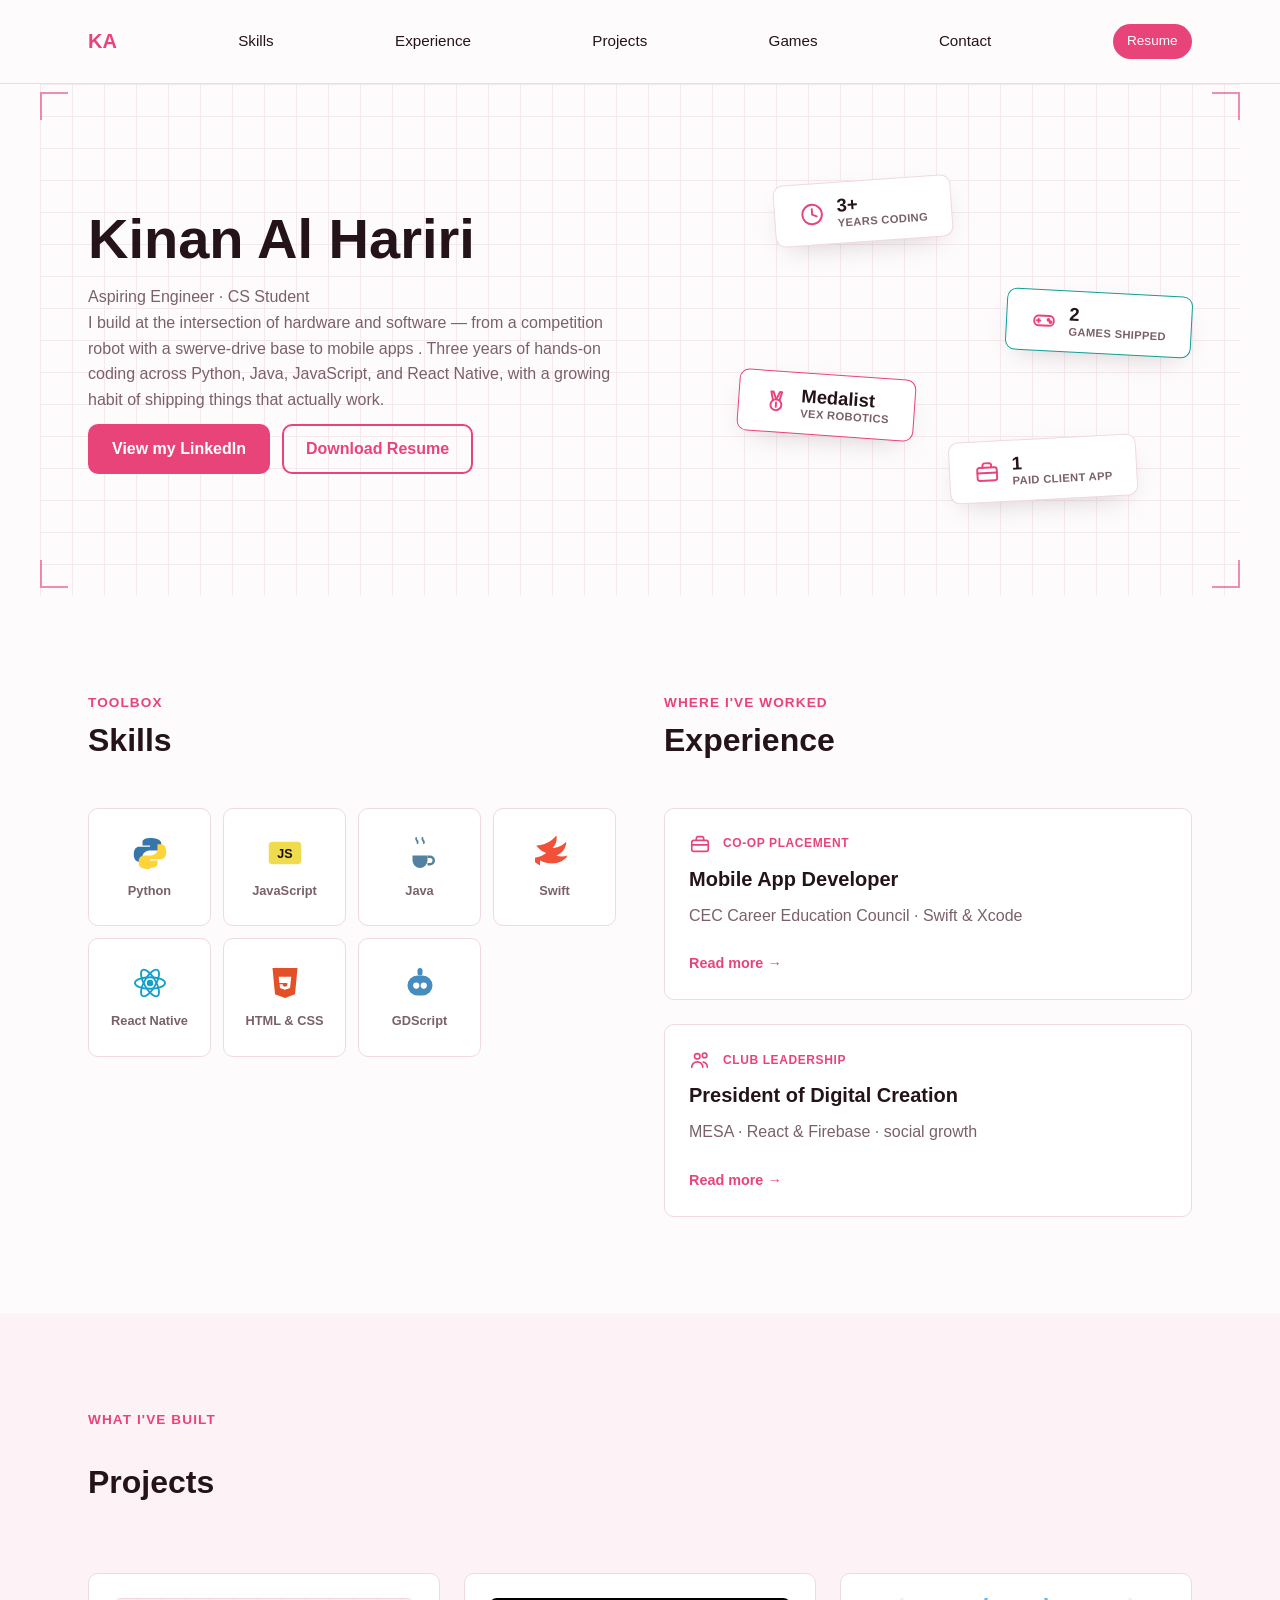
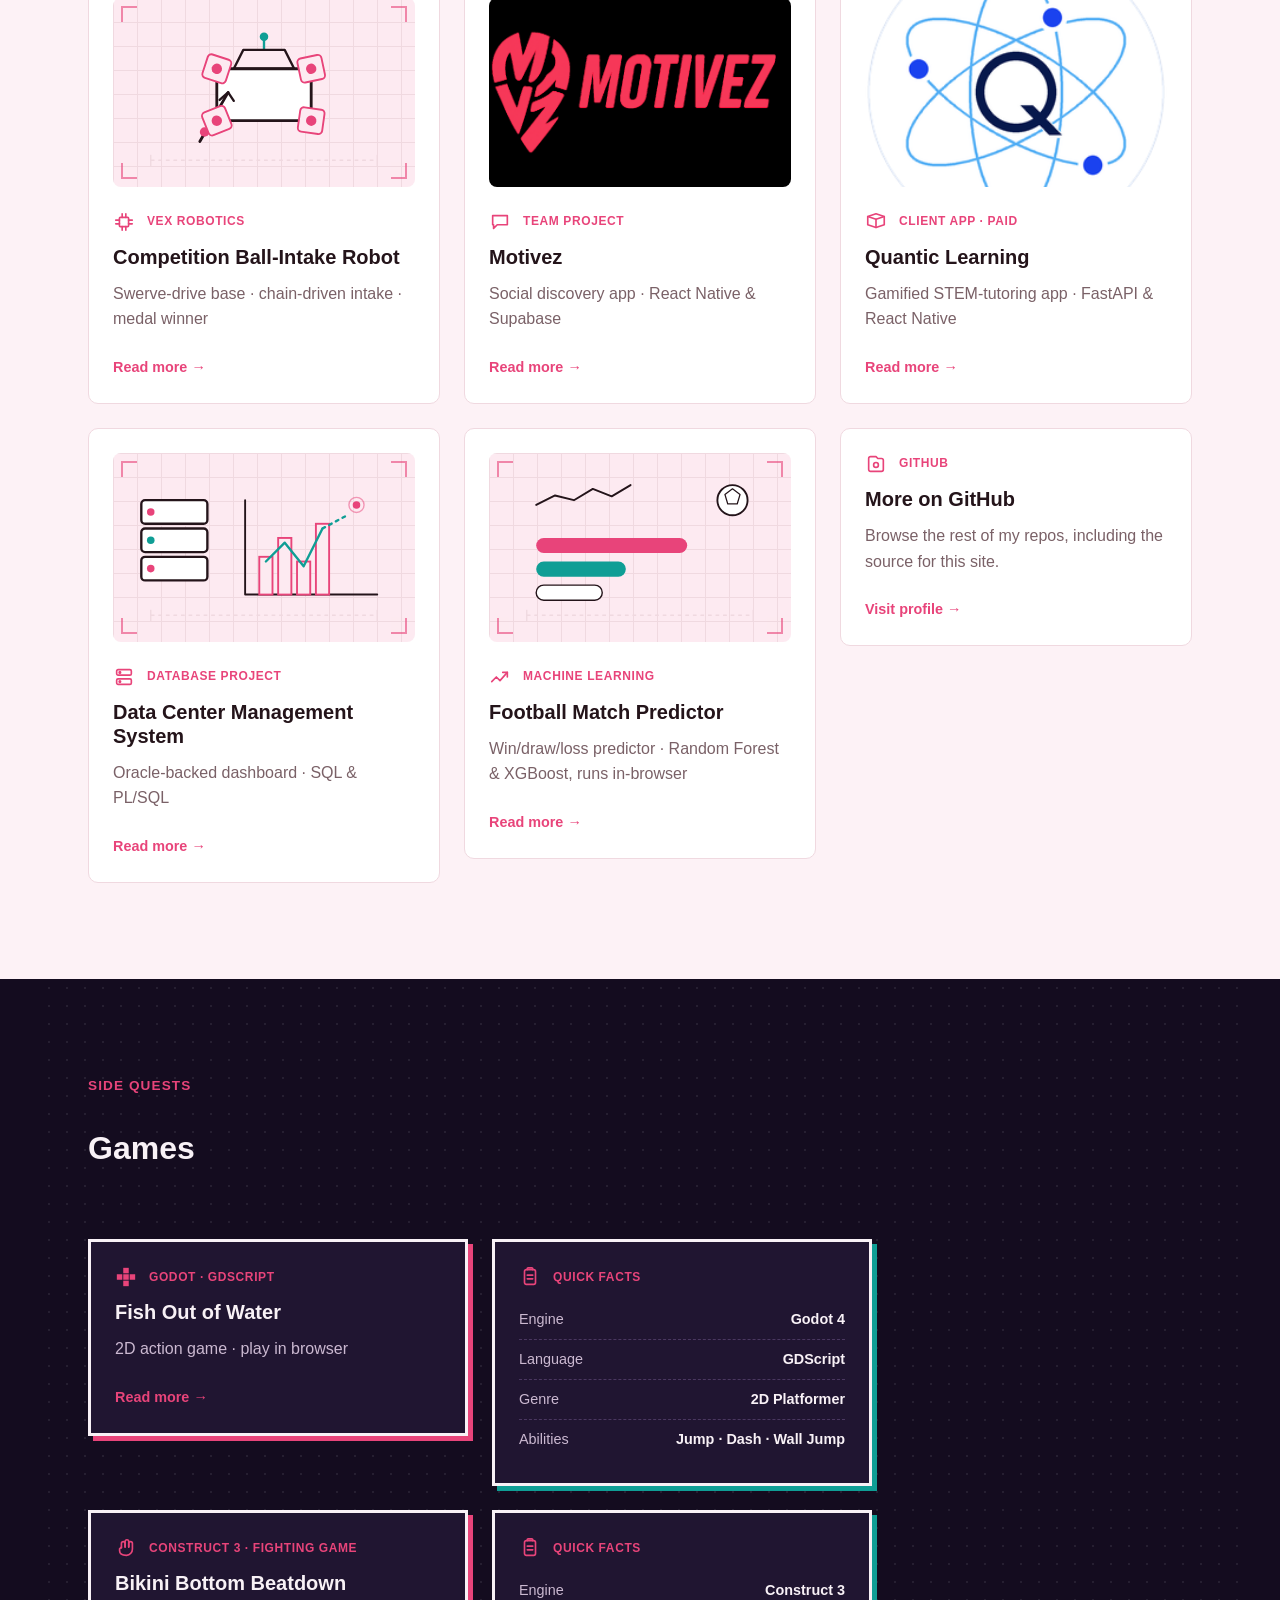
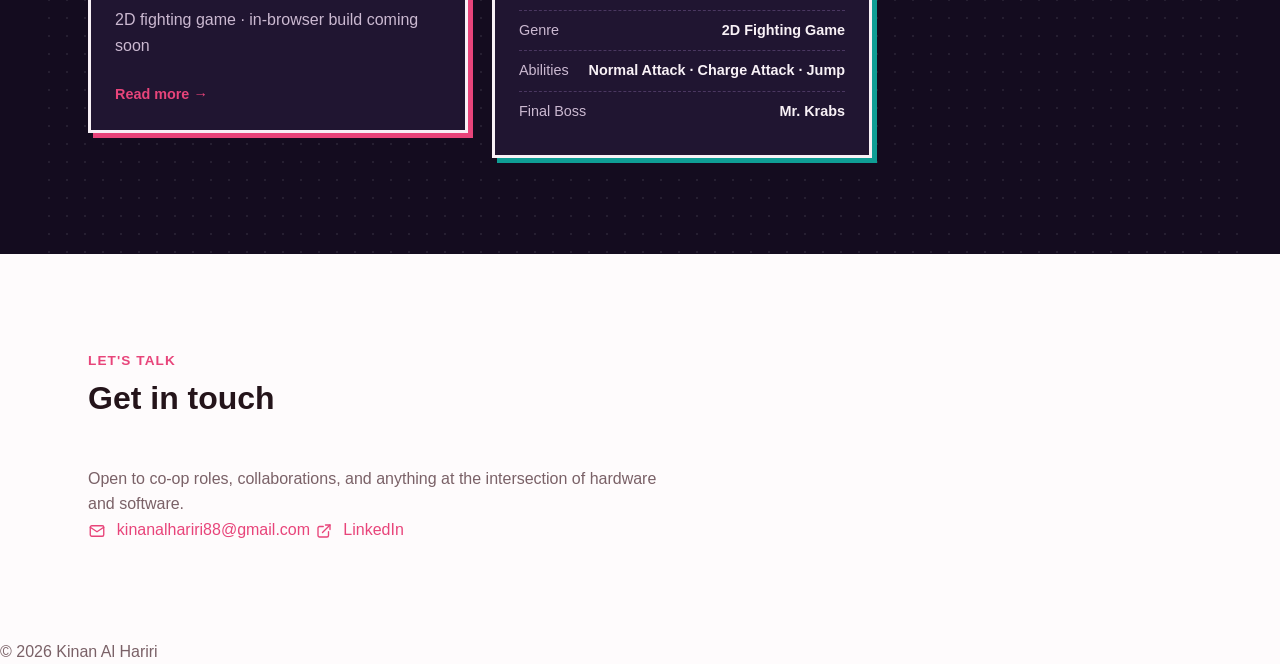
==== commit 359178cc: "Add Football Match Predictor project" ====
--- a/index.html
+++ b/index.html
@@ -408,6 +408,47 @@
           </p>
           <h3>Data Center Management System</h3>
           <p>Oracle-backed dashboard &middot; SQL &amp; PL/SQL</p>
+          <span class="card-more">Read more &rarr;</span>
+        </article>
+      </a>
+
+      <a href="pages/football-predictor.html" class="card-link">
+        <article>
+          <div class="card-art" aria-hidden="true">
+            <span class="art-corner corner-tl"></span>
+            <span class="art-corner corner-tr"></span>
+            <span class="art-corner corner-bl"></span>
+            <span class="art-corner corner-br"></span>
+            <svg viewBox="0 0 320 200" preserveAspectRatio="xMidYMid meet">
+              <!-- dimension-style guide line, like a blueprint callout -->
+              <line x1="40" y1="172" x2="280" y2="172" stroke="var(--border)" stroke-width="1.5" stroke-dasharray="4 4"/>
+              <line x1="40" y1="166" x2="40" y2="178" stroke="var(--border)" stroke-width="1.5"/>
+              <line x1="280" y1="166" x2="280" y2="178" stroke="var(--border)" stroke-width="1.5"/>
+
+              <!-- form / Elo trend sparkline -->
+              <polyline points="50,55 70,45 90,50 110,38 130,46 150,34" fill="none" stroke="var(--text)" stroke-width="2" stroke-linecap="round" stroke-linejoin="round"/>
+
+              <!-- abstract ball glyph -->
+              <circle cx="258" cy="50" r="16" fill="var(--bg-card)" stroke="var(--text)" stroke-width="2"/>
+              <path d="M258 38 L266 44 L263 54 L253 54 L250 44 Z" fill="none" stroke="var(--text)" stroke-width="1.3" stroke-linejoin="round"/>
+
+              <!-- win / draw / loss probability bars -->
+              <rect x="50" y="90" width="160" height="16" rx="8" fill="var(--accent)"/>
+              <rect x="50" y="115" width="95" height="16" rx="8" fill="var(--accent-2)"/>
+              <rect x="50" y="140" width="70" height="16" rx="8" fill="var(--bg-card)" stroke="var(--text)" stroke-width="1.5"/>
+            </svg>
+          </div>
+          <p class="card-eyebrow">
+            <span class="icon-badge" aria-hidden="true">
+              <svg viewBox="0 0 24 24" fill="none" stroke="currentColor" stroke-width="1.8" stroke-linecap="round" stroke-linejoin="round">
+                <path d="M3 17l5-5 4 4 8-9"/>
+                <path d="M15 7h5v5"/>
+              </svg>
+            </span>
+            Machine Learning
+          </p>
+          <h3>Football Match Predictor</h3>
+          <p>Win/draw/loss predictor &middot; Random Forest &amp; XGBoost, runs in-browser</p>
           <span class="card-more">Read more &rarr;</span>
         </article>
       </a>
